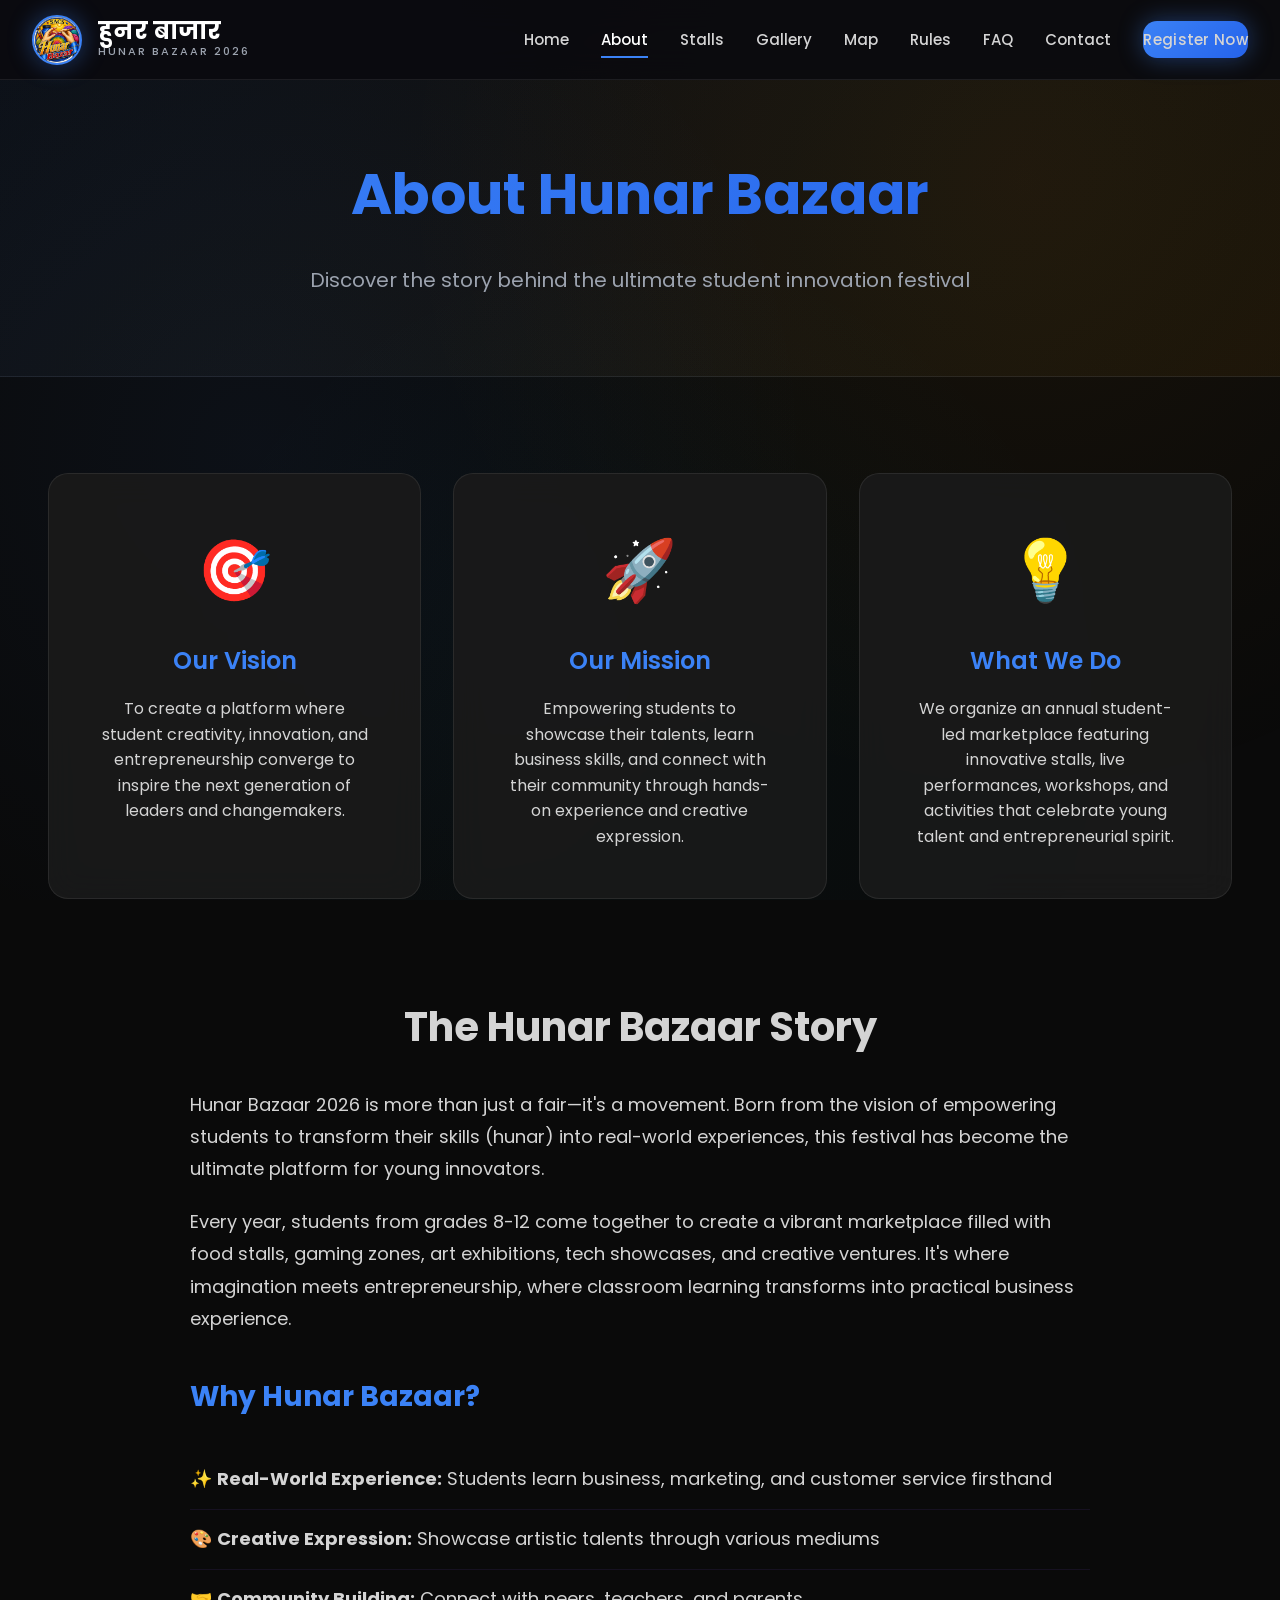
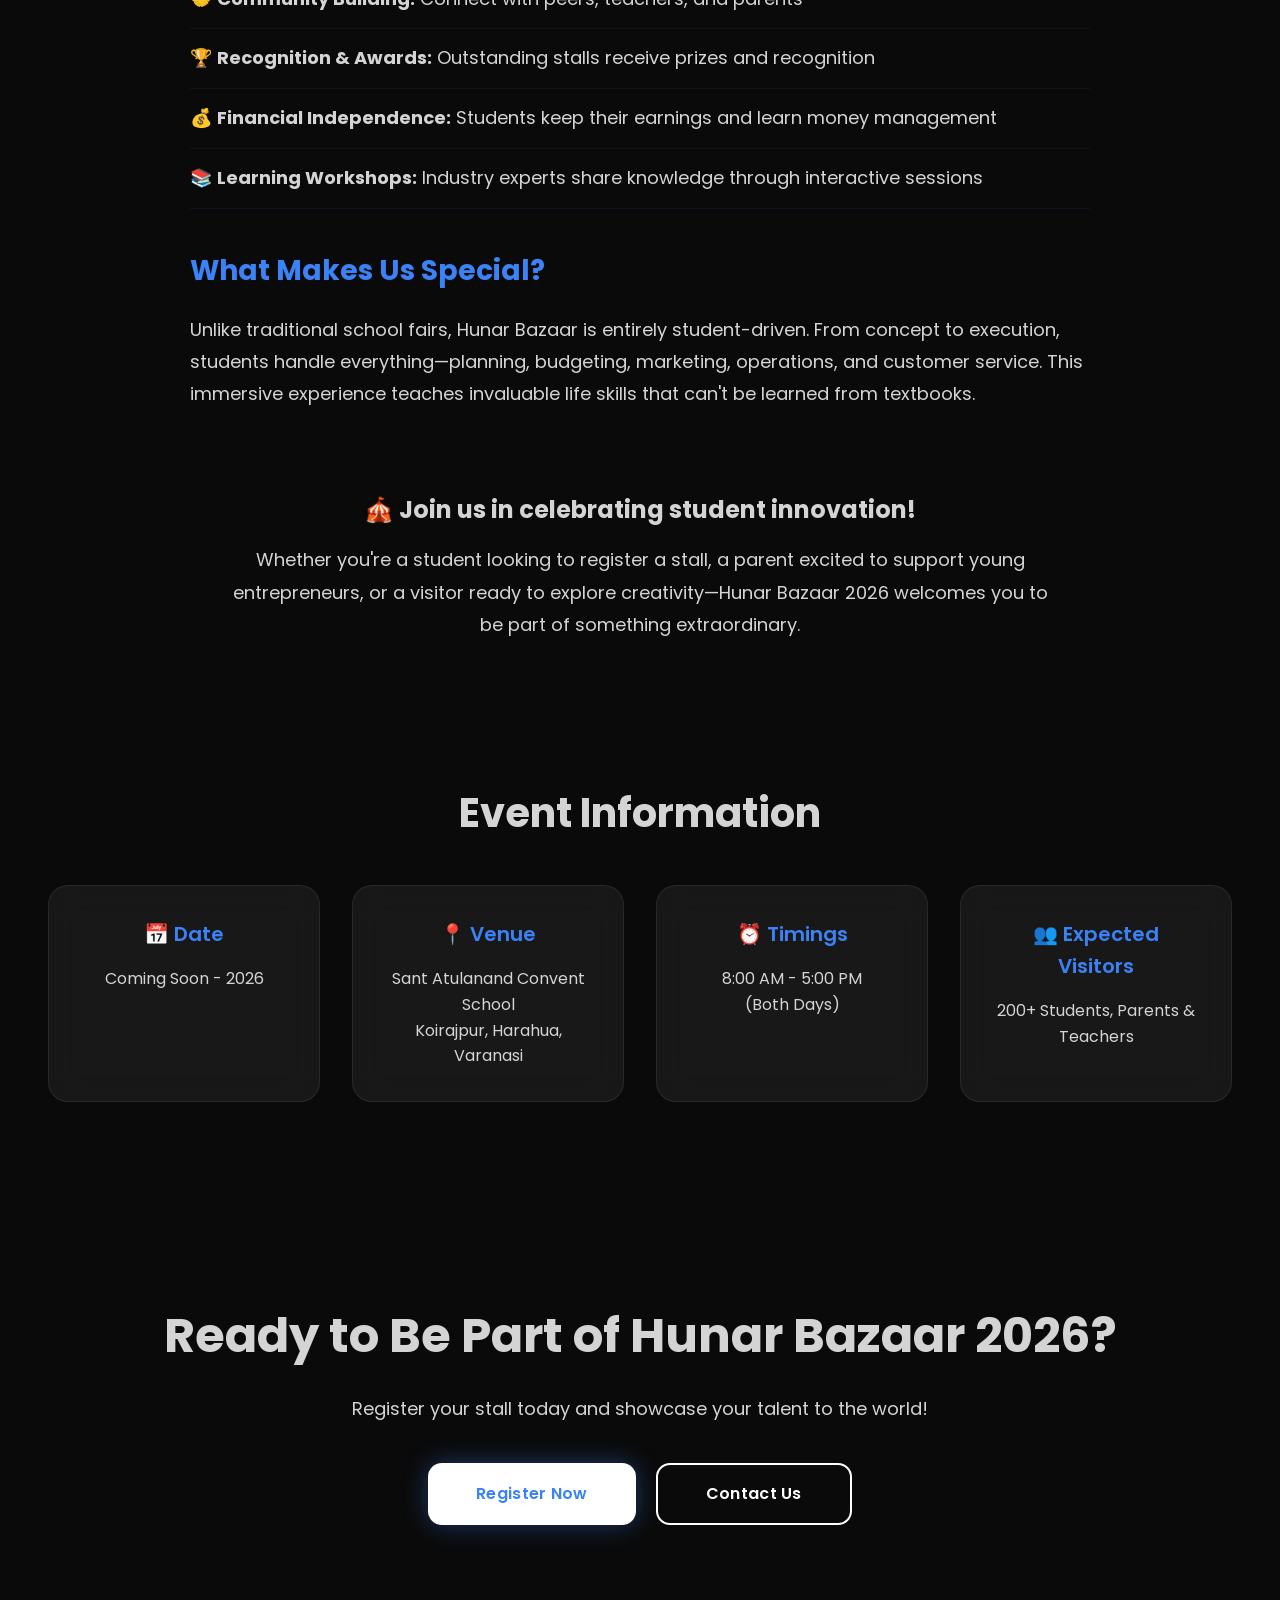
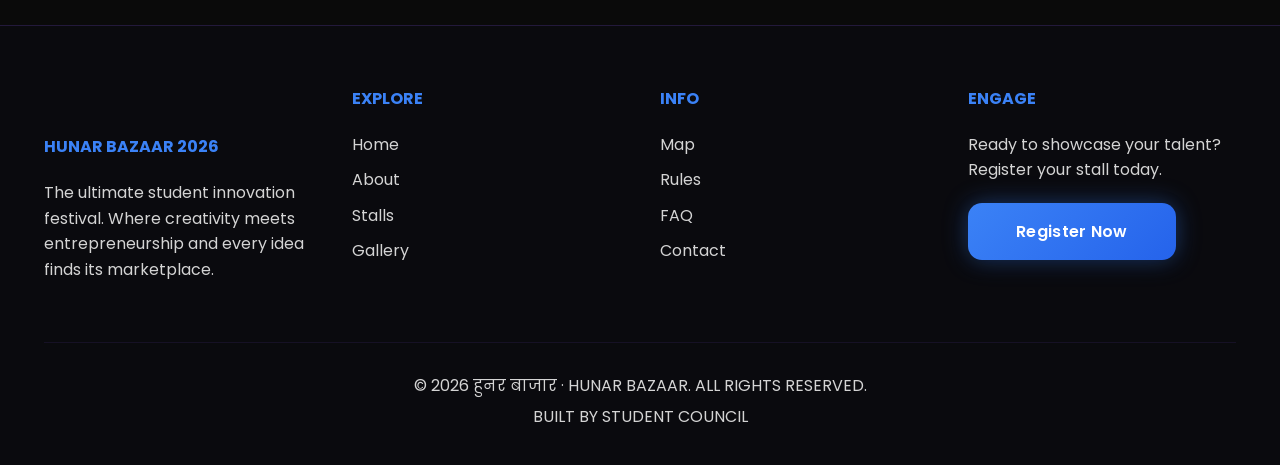
==== about.html @ 3f4365b3 "Add files via upload" ====
<!DOCTYPE html>
<html lang="en">
<head>
    <meta charset="UTF-8">
    <meta name="viewport" content="width=device-width, initial-scale=1.0">
    <title>About | Hunar Bazaar 2026</title>
    <link rel="stylesheet" href="style.css">
    <link rel="stylesheet" href="pages.css">
    <link href="https://fonts.googleapis.com/css2?family=Poppins:wght@300;400;600;700;900&display=swap" rel="stylesheet">
</head>
<body>
    <!-- Navigation -->
    <nav class="navbar">
        <div class="nav-container">
            <div class="logo">
                <img src="logo.png" alt="School Logo" class="school-logo">
                <div class="logo-text">
                    <h1>हुनर बाजार</h1>
                    <span>HUNAR BAZAAR 2026</span>
                </div>
            </div>
            <button class="mobile-menu-toggle" id="mobileMenuBtn" aria-label="Toggle menu">
                <span></span>
                <span></span>
                <span></span>
            </button>
            <ul class="nav-menu" id="navMenu">
                <li><a href="index.html">Home</a></li>
                <li><a href="about.html" class="active">About</a></li>
                <li><a href="stalls.html">Stalls</a></li>
                <li><a href="gallery.html">Gallery</a></li>
                <li><a href="map.html">Map</a></li>
                <li><a href="rules.html">Rules</a></li>
                <li><a href="faq.html">FAQ</a></li>
                <li><a href="contact.html">Contact</a></li>
                <li><a href="register.html" class="btn-register">Register Now</a></li>
            </ul>
        </div>
    </nav>

    <!-- Page Header -->
    <section class="page-header">
        <div class="container">
            <h1>About Hunar Bazaar</h1>
            <p>Discover the story behind the ultimate student innovation festival</p>
        </div>
    </section>

    <!-- About Content -->
    <section class="about-content">
        <div class="container">
            <div class="about-grid">
                <div class="about-card">
                    <div class="about-icon">🎯</div>
                    <h3>Our Vision</h3>
                    <p>To create a platform where student creativity, innovation, and entrepreneurship converge to inspire the next generation of leaders and changemakers.</p>
                </div>
                <div class="about-card">
                    <div class="about-icon">🚀</div>
                    <h3>Our Mission</h3>
                    <p>Empowering students to showcase their talents, learn business skills, and connect with their community through hands-on experience and creative expression.</p>
                </div>
                <div class="about-card">
                    <div class="about-icon">💡</div>
                    <h3>What We Do</h3>
                    <p>We organize an annual student-led marketplace featuring innovative stalls, live performances, workshops, and activities that celebrate young talent and entrepreneurial spirit.</p>
                </div>
            </div>

            <div class="about-story">
                <h2>The Hunar Bazaar Story</h2>
                <p>Hunar Bazaar 2026 is more than just a fair—it's a movement. Born from the vision of empowering students to transform their skills (hunar) into real-world experiences, this festival has become the ultimate platform for young innovators.</p>
                
                <p>Every year, students from grades 8-12 come together to create a vibrant marketplace filled with food stalls, gaming zones, art exhibitions, tech showcases, and creative ventures. It's where imagination meets entrepreneurship, where classroom learning transforms into practical business experience.</p>

                <h3>Why Hunar Bazaar?</h3>
                <ul class="feature-list">
                    <li>✨ <strong>Real-World Experience:</strong> Students learn business, marketing, and customer service firsthand</li>
                    <li>🎨 <strong>Creative Expression:</strong> Showcase artistic talents through various mediums</li>
                    <li>🤝 <strong>Community Building:</strong> Connect with peers, teachers, and parents</li>
                    <li>🏆 <strong>Recognition & Awards:</strong> Outstanding stalls receive prizes and recognition</li>
                    <li>💰 <strong>Financial Independence:</strong> Students keep their earnings and learn money management</li>
                    <li>📚 <strong>Learning Workshops:</strong> Industry experts share knowledge through interactive sessions</li>
                </ul>

                <h3>What Makes Us Special?</h3>
                <p>Unlike traditional school fairs, Hunar Bazaar is entirely student-driven. From concept to execution, students handle everything—planning, budgeting, marketing, operations, and customer service. This immersive experience teaches invaluable life skills that can't be learned from textbooks.</p>

                <div class="highlight-box">
                    <h4>🎪 Join us in celebrating student innovation!</h4>
                    <p>Whether you're a student looking to register a stall, a parent excited to support young entrepreneurs, or a visitor ready to explore creativity—Hunar Bazaar 2026 welcomes you to be part of something extraordinary.</p>
                </div>
            </div>

            <div class="event-info">
                <h2>Event Information</h2>
                <div class="info-grid">
                    <div class="info-card">
                        <h4>📅 Date</h4>
                        <p>Coming Soon - 2026</p>
                    </div>
                    <div class="info-card">
                        <h4>📍 Venue</h4>
                        <p>Sant Atulanand Convent School<br>Koirajpur, Harahua, Varanasi</p>
                    </div>
                    <div class="info-card">
                        <h4>⏰ Timings</h4>
                        <p>8:00 AM - 5:00 PM<br>(Both Days)</p>
                    </div>
                    <div class="info-card">
                        <h4>👥 Expected Visitors</h4>
                        <p>200+ Students, Parents & Teachers</p>
                    </div>
                </div>
            </div>
        </div>
    </section>

    <!-- CTA Section -->
    <section class="cta-section">
        <div class="container">
            <div class="cta-content">
                <h2>Ready to Be Part of Hunar Bazaar 2026?</h2>
                <p>Register your stall today and showcase your talent to the world!</p>
                <div class="cta-buttons">
                    <a href="register.html" class="btn btn-primary">Register Now</a>
                    <a href="contact.html" class="btn btn-secondary">Contact Us</a>
                </div>
            </div>
        </div>
    </section>

    <!-- Footer -->
    <footer class="footer">
        <div class="container">
            <div class="footer-grid">
                <div class="footer-col">
                    <h3>हुनर बाजार</h3>
                    <h4>HUNAR BAZAAR 2026</h4>
                    <p>The ultimate student innovation festival. Where creativity meets entrepreneurship and every idea finds its marketplace.</p>
                </div>
                <div class="footer-col">
                    <h4>EXPLORE</h4>
                    <ul>
                        <li><a href="index.html">Home</a></li>
                        <li><a href="about.html">About</a></li>
                        <li><a href="stalls.html">Stalls</a></li>
                        <li><a href="gallery.html">Gallery</a></li>
                    </ul>
                </div>
                <div class="footer-col">
                    <h4>INFO</h4>
                    <ul>
                        <li><a href="map.html">Map</a></li>
                        <li><a href="rules.html">Rules</a></li>
                        <li><a href="faq.html">FAQ</a></li>
                        <li><a href="contact.html">Contact</a></li>
                    </ul>
                </div>
                <div class="footer-col">
                    <h4>ENGAGE</h4>
                    <p>Ready to showcase your talent? Register your stall today.</p>
                    <a href="register.html" class="btn btn-primary">Register Now</a>
                </div>
            </div>
            <div class="footer-bottom">
                <p>© 2026 हुनर बाजार · HUNAR BAZAAR. ALL RIGHTS RESERVED.</p>
                <p>BUILT BY STUDENT COUNCIL</p>
            </div>
        </div>
    </footer>

    <script src="script.js"></script>
</body>
</html>
---- style.css ----
* {
    margin: 0;
    padding: 0;
    box-sizing: border-box;
}

/* Prevent horizontal overflow globally */
*,
*::before,
*::after {
    box-sizing: border-box;
}

html {
    overflow-x: hidden !important;
    scroll-behavior: smooth;
    width: 100%;
}

body {
    overflow-x: hidden !important;
    width: 100%;
    position: relative;
}

:root {
    /* TOP-LEVEL EVENT WEBSITE COLOR PALETTE */
    
    /* Background (60% - Dark Foundation) */
    --primary-bg: #0A0A0A;
    --secondary-bg: #121212;
    --card-bg: rgba(26, 26, 26, 0.9);
    --card-hover-bg: rgba(30, 30, 30, 0.95);
    
    /* Primary Accent - Royal Blue (CTA & Important) */
    --primary-color: #3B82F6;
    --primary-hover: #2563EB;
    --primary-glow: 0 0 24px rgba(59, 130, 246, 0.4);
    
    /* Secondary Accent - Amber Gold (Awards, Premium) */
    --accent-gold: #F59E0B;
    --accent-gold-hover: #D97706;
    --accent-gold-glow: 0 0 24px rgba(245, 158, 11, 0.4);
    
    /* Tech/AI Accent - Electric Cyan */
    --accent-cyan: #06B6D4;
    --accent-cyan-glow: 0 0 24px rgba(6, 182, 212, 0.4);
    
    /* Food Accent - Warm Orange */
    --accent-orange: #F97316;
    --accent-orange-glow: 0 0 24px rgba(249, 115, 22, 0.4);
    
    /* Status Colors */
    --success: #22C55E;
    --error: #EF4444;
    
    /* Text Colors (30% - Neutral) */
    --text-heading: #FFFFFF;
    --text-paragraph: #D4D4D4;
    --text-muted: #9CA3AF;
    
    /* Glass Effect */
    --glass-blur: blur(16px);
    --glass-opacity: 0.1;
    
    /* Professional Shadows */
    --shadow-sm: 0 4px 16px rgba(0, 0, 0, 0.25);
    --shadow-md: 0 8px 32px rgba(0, 0, 0, 0.30);
    --shadow-lg: 0 10px 40px rgba(0, 0, 0, 0.35);
    --shadow-xl: 0 20px 60px rgba(0, 0, 0, 0.40);
    
    /* Border Radius Standards */
    --radius-card: 20px;
    --radius-button: 14px;
    --radius-input: 12px;
    
    /* Spacing System (8px base) */
    --space-xs: 8px;
    --space-sm: 16px;
    --space-md: 24px;
    --space-lg: 32px;
    --space-xl: 48px;
    --space-2xl: 64px;
    --space-3xl: 96px;
    
    /* Gradients (10% - Accent) */
    --gradient-primary: linear-gradient(135deg, #3B82F6 0%, #2563EB 100%);
    --gradient-gold: linear-gradient(135deg, #F59E0B 0%, #D97706 100%);
    --gradient-cyan: linear-gradient(135deg, #06B6D4 0%, #0891B2 100%);
    --gradient-orange: linear-gradient(135deg, #F97316 0%, #EA580C 100%);
}

body {
    font-family: 'Poppins', sans-serif;
    background-color: var(--primary-bg);
    color: var(--text-paragraph);
    overflow-x: hidden;
    line-height: 1.6;
    margin: 0;
    padding: 0;
}

/* Prevent horizontal scroll globally */
html {
    overflow-x: hidden;
    scroll-behavior: smooth;
}

/* Professional Background Effect */
body::before {
    content: '';
    position: fixed;
    top: 0;
    left: 0;
    width: 100%;
    height: 100%;
    background: 
        radial-gradient(circle at 20% 50%, rgba(59, 130, 246, 0.06) 0%, transparent 50%),
        radial-gradient(circle at 80% 20%, rgba(245, 158, 11, 0.06) 0%, transparent 50%),
        radial-gradient(circle at 50% 80%, rgba(6, 182, 212, 0.04) 0%, transparent 50%);
    z-index: -1;
}

.container {
    max-width: 1400px;
    margin: 0 auto;
    padding: 0 var(--space-md);
    width: 100%;
    box-sizing: border-box;
}

/* ========================================
   NAVIGATION
======================================== */

.navbar {
    position: fixed;
    top: 0;
    width: 100%;
    height: 80px;
    background: var(--card-bg);
    backdrop-filter: var(--glass-blur);
    -webkit-backdrop-filter: var(--glass-blur);
    z-index: 1000;
    border-bottom: 1px solid rgba(255, 255, 255, 0.08);
    transition: background 0.3s ease;
}

.nav-container {
    max-width: 1400px;
    margin: 0 auto;
    padding: 0 var(--space-lg);
    display: flex;
    justify-content: space-between;
    align-items: center;
    height: 80px;
}

/* Logo */
.logo {
    display: flex;
    align-items: center;
    gap: var(--space-sm);
}

.school-logo {
    height: 50px;
    width: 50px;
    border-radius: 50%;
    object-fit: cover;
    border: 2px solid var(--primary-color);
    box-shadow: var(--primary-glow);
}

.logo-text h1 {
    font-size: 24px;
    color: #FFFFFF;
    margin: 0;
    line-height: 1;
    font-weight: 700;
}

.logo-text span {
    font-size: 11px;
    color: var(--text-muted);
    letter-spacing: 2px;
    text-transform: uppercase;
    display: block;
    font-weight: 500;
}

/* Desktop Navigation Menu */
.nav-menu {
    display: flex;
    list-style: none;
    gap: var(--space-lg);
    align-items: center;
    margin: 0;
    padding: 0;
}

.nav-menu a {
    color: var(--text-paragraph);
    text-decoration: none;
    font-weight: 500;
    font-size: 15px;
    transition: color 0.3s ease;
    position: relative;
    padding: var(--space-xs) 0;
}

.nav-menu a::after {
    content: '';
    position: absolute;
    bottom: 0;
    left: 0;
    width: 0;
    height: 2px;
    background: var(--primary-color);
    transition: width 0.3s ease;
}

.nav-menu a:hover::after,
.nav-menu a.active::after {
    width: 100%;
}

.nav-menu a:hover,
.nav-menu a.active {
    color: var(--text-heading);
}

.btn-register {
    background: var(--gradient-primary);
    padding: 12px 32px;
    border-radius: var(--radius-button);
    font-weight: 600;
    font-size: 15px;
    letter-spacing: 0.3px;
    transition: all 0.3s cubic-bezier(0.4, 0, 0.2, 1);
    box-shadow: var(--primary-glow);
    border: none;
}

.btn-register:hover {
    transform: translateY(-2px);
    box-shadow: 0 0 30px rgba(59, 130, 246, 0.6);
}

.btn-register::after {
    display: none;
}

/* Hamburger Menu Button */
.mobile-menu-toggle {
    display: none;
    flex-direction: column;
    gap: 6px;
    background: none;
    border: none;
    cursor: pointer;
    padding: 8px;
    z-index: 10000;
    position: relative;
}

.mobile-menu-toggle span {
    display: block;
    width: 28px;
    height: 3px;
    background: var(--text-heading);
    border-radius: 3px;
    transition: all 0.3s ease;
}

.mobile-menu-toggle.active span:nth-child(1) {
    transform: rotate(45deg) translate(8px, 8px);
}

.mobile-menu-toggle.active span:nth-child(2) {
    opacity: 0;
}

.mobile-menu-toggle.active span:nth-child(3) {
    transform: rotate(-45deg) translate(7px, -7px);
}

/* Hero Section - Professional */
.hero {
    position: relative;
    min-height: 100vh;
    display: flex;
    align-items: center;
    justify-content: center;
    text-align: center;
    padding: 100px var(--space-md) var(--space-xl);
    overflow: hidden;
    background: var(--primary-bg);
}

/* Hero Video Background */
.hero-video-container {
    position: absolute;
    top: 0;
    left: 0;
    width: 100%;
    height: 100%;
    overflow: hidden;
    z-index: 0;
}

.hero-video-container video {
    position: absolute;
    top: 50%;
    left: 50%;
    transform: translate(-50%, -50%);
    /* Cover entire hero section maintaining aspect ratio */
    min-width: 100%;
    min-height: 100%;
    width: auto;
    height: auto;
    /* Ensure video covers on both orientations */
    object-fit: cover;
    z-index: 0;
}

#ytplayer {
    position: absolute;
    top: 50%;
    left: 50%;
    width: 100vw;
    height: 56.25vw;
    min-height: 100vh;
    min-width: 177.77vh;
    transform: translate(-50%, -50%);
    pointer-events: none;
}

.hero-video-overlay {
    position: absolute;
    top: 0;
    left: 0;
    width: 100%;
    height: 100%;
    background: 
        linear-gradient(135deg, rgba(10, 10, 21, 0.75) 0%, rgba(15, 15, 35, 0.8) 100%),
        radial-gradient(circle at 30% 40%, rgba(124, 58, 237, 0.2) 0%, transparent 60%),
        radial-gradient(circle at 70% 60%, rgba(236, 72, 153, 0.2) 0%, transparent 60%);
    z-index: 1;
}

/* Fallback animated background if video doesn't load */
.hero::after {
    content: '';
    position: absolute;
    top: 0;
    left: 0;
    width: 100%;
    height: 100%;
    background: 
        radial-gradient(circle at 20% 50%, rgba(124, 58, 237, 0.1) 0%, transparent 50%),
        radial-gradient(circle at 80% 80%, rgba(236, 72, 153, 0.1) 0%, transparent 50%);
    z-index: 0;
    animation: bgPulse 10s ease-in-out infinite;
}

@keyframes bgPulse {
    0%, 100% { opacity: 0.5; }
    50% { opacity: 1; }
}

/* Countdown Timer - Fixed Colors */
.countdown-timer {
    margin: var(--space-md) auto var(--space-xl);
    max-width: 700px;
}

.countdown-timer h4 {
    font-size: 18px;
    color: var(--text-paragraph);
    margin-bottom: var(--space-md);
    text-transform: uppercase;
    letter-spacing: 2px;
    font-weight: 600;
}

.countdown-grid {
    display: flex;
    justify-content: center;
    align-items: center;
    gap: var(--space-sm);
    flex-wrap: wrap;
}

.countdown-item {
    background: var(--card-bg);
    backdrop-filter: var(--glass-blur);
    -webkit-backdrop-filter: var(--glass-blur);
    padding: var(--space-md) var(--space-md);
    border-radius: var(--radius-card);
    border: 1px solid rgba(59, 130, 246, 0.3);
    min-width: 100px;
    display: flex;
    flex-direction: column;
    align-items: center;
    transition: all 0.3s cubic-bezier(0.4, 0, 0.2, 1);
}

.countdown-item:hover {
    border-color: var(--primary-color);
    transform: translateY(-4px);
    box-shadow: var(--primary-glow), var(--shadow-md);
}

.countdown-value {
    font-size: 42px;
    font-weight: 700;
    color: var(--primary-color);
    line-height: 1;
    margin-bottom: var(--space-xs);
}

.countdown-label {
    font-size: 14px;
    color: var(--text-muted);
    text-transform: uppercase;
    letter-spacing: 1px;
    font-weight: 500;
}

.countdown-separator {
    font-size: 36px;
    color: var(--primary-color);
    font-weight: 700;
}

@media (max-width: 768px) {
    .countdown-separator {
        display: none;
    }
    
    .countdown-item {
        min-width: 80px;
        padding: var(--space-sm) var(--space-md);
    }
    
    .countdown-value {
        font-size: 32px;
    }
}

.hero-content {
    position: relative;
    z-index: 2;
    animation: fadeInUp 1s ease-out;
}

@keyframes fadeInUp {
    from {
        opacity: 0;
        transform: translateY(40px);
    }
    to {
        opacity: 1;
        transform: translateY(0);
    }
}

.hero-badge {
    display: inline-block;
    padding: 10px 25px;
    background: rgba(139, 92, 246, 0.2);
    border: 2px solid var(--primary-color);
    border-radius: 30px;
    font-size: 14px;
    font-weight: 600;
    letter-spacing: 1px;
    margin-bottom: 30px;
    animation: pulse 2s ease-in-out infinite;
}

@keyframes pulse {
    0%, 100% { transform: scale(1); }
    50% { transform: scale(1.05); }
}

.hero-title {
    font-size: 80px;
    font-weight: 900;
    color: #FFFFFF;
    margin-bottom: 10px;
    letter-spacing: 2px;
}

.hero-subtitle {
    font-size: 48px;
    font-weight: 700;
    margin-bottom: 20px;
    letter-spacing: 3px;
}

.hero-tagline {
    font-size: 20px;
    color: var(--text-gray);
    margin-bottom: 40px;
    letter-spacing: 2px;
}

.hero-description h3 {
    font-size: 32px;
    margin-bottom: 15px;
}

.hero-description p {
    font-size: 18px;
    color: var(--text-gray);
    max-width: 800px;
    margin: 0 auto 40px;
}

.hero-buttons {
    display: flex;
    gap: 20px;
    justify-content: center;
    flex-wrap: wrap;
}

/* Professional Buttons - Top Level Standards */
.btn {
    padding: 16px 48px;
    border-radius: var(--radius-button);
    text-decoration: none;
    font-weight: 600;
    font-size: 16px;
    letter-spacing: 0.3px;
    transition: all 0.3s cubic-bezier(0.4, 0, 0.2, 1);
    display: inline-flex;
    align-items: center;
    gap: var(--space-xs);
    position: relative;
    overflow: hidden;
    border: none;
    cursor: pointer;
}

.btn::before {
    content: '';
    position: absolute;
    top: 0;
    left: -100%;
    width: 100%;
    height: 100%;
    background: linear-gradient(90deg, transparent, rgba(255, 255, 255, 0.15), transparent);
    transition: left 0.6s ease;
}

.btn:hover::before {
    left: 100%;
}

.btn span {
    position: relative;
    z-index: 1;
}

.btn i {
    position: relative;
    z-index: 1;
    font-style: normal;
    transition: transform 0.3s ease;
}

.btn:hover i {
    transform: translateX(4px);
}

/* Primary Button - Royal Blue */
.btn-primary {
    background: var(--gradient-primary);
    color: var(--text-heading);
    box-shadow: var(--primary-glow), var(--shadow-sm);
}

.btn-primary:hover {
    transform: translateY(-2px) scale(1.02);
    box-shadow: var(--primary-glow), var(--shadow-md);
}

/* Secondary Button - Transparent with Border */
.btn-secondary {
    background: transparent;
    color: var(--text-heading);
    border: 2px solid rgba(255, 255, 255, 0.2);
}

.btn-secondary:hover {
    background: rgba(255, 255, 255, 0.05);
    border-color: var(--primary-color);
    transform: translateY(-2px);
}

.scroll-indicator {
    margin-top: 60px;
    animation: bounce 2s ease-in-out infinite;
}

@keyframes bounce {
    0%, 100% { transform: translateY(0); }
    50% { transform: translateY(-10px); }
}

.scroll-arrow {
    font-size: 24px;
    color: var(--primary-color);
}

/* Stats Section */
.stats-section {
    padding: 100px 20px;
}

.section-header {
    text-align: center;
    margin-bottom: 60px;
}

.section-label {
    display: inline-block;
    padding: 8px 20px;
    background: rgba(139, 92, 246, 0.1);
    border: 1px solid var(--primary-color);
    border-radius: 20px;
    font-size: 12px;
    font-weight: 600;
    letter-spacing: 2px;
    margin-bottom: 20px;
}

.section-header h2 {
    font-size: 48px;
    margin-bottom: 15px;
}

.section-header p {
    color: var(--text-gray);
    font-size: 18px;
}

.stats-grid {
    display: grid;
    grid-template-columns: repeat(auto-fit, minmax(250px, 1fr));
    gap: 30px;
}

/* Professional Stat Cards - Top Level */
.stat-card {
    background: var(--card-bg);
    backdrop-filter: var(--glass-blur);
    -webkit-backdrop-filter: var(--glass-blur);
    padding: var(--space-xl) var(--space-lg);
    border-radius: var(--radius-card);
    border: 1px solid rgba(255, 255, 255, 0.08);
    text-align: center;
    transition: all 0.4s cubic-bezier(0.4, 0, 0.2, 1);
    position: relative;
    overflow: hidden;
}

.stat-card::before {
    content: '';
    position: absolute;
    top: 0;
    left: -100%;
    width: 100%;
    height: 100%;
    background: linear-gradient(90deg, transparent, rgba(59, 130, 246, 0.1), transparent);
    transition: left 0.6s ease;
}

.stat-card:hover::before {
    left: 100%;
}

.stat-card:hover {
    transform: translateY(-8px) scale(1.02);
    border-color: rgba(59, 130, 246, 0.3);
    box-shadow: var(--shadow-lg);
    background: var(--card-hover-bg);
}

.stat-icon {
    font-size: 48px;
    margin-bottom: var(--space-md);
}

.stat-card h3 {
    font-size: 48px;
    background: var(--gradient-primary);
    -webkit-background-clip: text;
    -webkit-text-fill-color: transparent;
    background-clip: text;
    margin-bottom: var(--space-xs);
    display: inline-block;
}

.stat-number {
    font-size: 48px;
    background: var(--gradient-primary);
    -webkit-background-clip: text;
    -webkit-text-fill-color: transparent;
    background-clip: text;
    font-weight: 700;
    display: inline-block;
    min-width: 80px;
}

.stat-plus {
    font-size: 36px;
    background: var(--gradient-primary);
    -webkit-background-clip: text;
    -webkit-text-fill-color: transparent;
    background-clip: text;
    font-weight: 700;
    margin-left: 5px;
}

.stat-card h4 {
    font-size: 20px;
    margin-bottom: var(--space-xs);
    color: var(--text-heading);
    font-weight: 600;
}

.stat-card p {
    color: var(--text-muted);
    font-size: 14px;
}

/* Categories Section */
.categories-section {
    padding: 100px 20px;
    background: rgba(139, 92, 246, 0.03);
}

.categories-grid {
    display: grid;
    grid-template-columns: repeat(auto-fit, minmax(200px, 1fr));
    gap: 25px;
}

/* Professional Category Cards - Top Level */
.category-card {
    background: var(--card-bg);
    backdrop-filter: var(--glass-blur);
    -webkit-backdrop-filter: var(--glass-blur);
    padding: var(--space-xl) var(--space-md);
    border-radius: var(--radius-card);
    border: 1px solid rgba(255, 255, 255, 0.08);
    text-align: center;
    cursor: pointer;
    transition: all 0.4s cubic-bezier(0.4, 0, 0.2, 1);
    text-decoration: none;
    color: var(--text-heading);
    display: block;
    position: relative;
    overflow: hidden;
}

.category-card::before {
    content: '';
    position: absolute;
    top: 0;
    left: 0;
    width: 100%;
    height: 100%;
    background: var(--gradient-primary);
    opacity: 0;
    transition: opacity 0.4s ease;
    z-index: 0;
}

.category-card:hover::before {
    opacity: 0.1;
}

.category-card:hover {
    transform: translateY(-8px) scale(1.02);
    border-color: rgba(59, 130, 246, 0.3);
    box-shadow: var(--shadow-lg);
}

.category-icon {
    font-size: 64px;
    margin-bottom: var(--space-md);
    position: relative;
    z-index: 1;
    transition: all 0.4s ease;
    filter: drop-shadow(0 4px 16px rgba(59, 130, 246, 0.4));
}

.category-card:hover .category-icon {
    transform: scale(1.15) translateY(-4px);
    filter: drop-shadow(0 8px 24px rgba(59, 130, 246, 0.6));
}

.category-card h3 {
    font-size: 18px;
    font-weight: 600;
    position: relative;
    z-index: 1;
    color: var(--text-heading);
    margin-bottom: var(--space-xs);
}

.category-count {
    font-size: 14px;
    color: var(--text-muted);
    margin-top: var(--space-xs);
    position: relative;
    z-index: 1;
}

.category-card:hover .category-count {
    color: var(--text-paragraph);
}

/* CTA Section */
.cta-section {
    padding: 100px 20px;
    background: var(--gradient-1);
    text-align: center;
}

.cta-content h2 {
    font-size: 48px;
    margin-bottom: 20px;
}

.cta-content p {
    font-size: 18px;
    margin-bottom: 40px;
    max-width: 800px;
    margin-left: auto;
    margin-right: auto;
}

.cta-buttons {
    display: flex;
    gap: 20px;
    justify-content: center;
    flex-wrap: wrap;
}

.cta-section .btn-primary {
    background: white;
    color: var(--primary-color);
}

.cta-section .btn-secondary {
    border-color: white;
    color: white;
}

.cta-section .btn-secondary:hover {
    background: rgba(255, 255, 255, 0.1);
}

/* Footer */
.footer {
    background: rgba(10, 10, 15, 0.9);
    padding: 60px 20px 30px;
    border-top: 1px solid rgba(139, 92, 246, 0.2);
}

.footer-grid {
    display: grid;
    grid-template-columns: repeat(auto-fit, minmax(250px, 1fr));
    gap: 40px;
    margin-bottom: 40px;
}

.footer-col h3 {
    font-size: 24px;
    background: var(--gradient-1);
    -webkit-background-clip: text;
    -webkit-text-fill-color: transparent;
    background-clip: text;
    margin-bottom: 10px;
}

.footer-col h4 {
    font-size: 16px;
    margin-bottom: 20px;
    color: var(--primary-color);
}

.footer-col p {
    color: var(--text-gray);
    margin-bottom: 20px;
}

.footer-col ul {
    list-style: none;
}

.footer-col ul li {
    margin-bottom: 10px;
}

.footer-col ul li a {
    color: var(--text-gray);
    text-decoration: none;
    transition: all 0.3s ease;
}

.footer-col ul li a:hover {
    color: var(--primary-color);
    padding-left: 5px;
}

.footer-bottom {
    text-align: center;
    padding-top: 30px;
    border-top: 1px solid rgba(139, 92, 246, 0.1);
    color: var(--text-gray);
}

.footer-bottom p {
    margin-bottom: 5px;
}

/* Responsive Design */
@media (max-width: 768px) {
    .mobile-menu-toggle {
        display: block;
    }

/* ========================================
   MOBILE RESPONSIVE
======================================== */

@media (max-width: 768px) {
    /* Show hamburger button */
    .mobile-menu-toggle {
        display: flex;
    }

    /* Mobile menu - FULL SCREEN OVERLAY */
    .nav-menu {
        position: fixed;
        top: 0;
        left: 0;
        width: 100vw;
        height: 100vh;
        background: rgba(10, 10, 26, 0.98);
        backdrop-filter: blur(20px);
        -webkit-backdrop-filter: blur(20px);
        flex-direction: column;
        justify-content: center;
        align-items: center;
        padding: var(--space-3xl) var(--space-lg);
        gap: 0;
        transform: translateX(-100%);
        transition: transform 0.4s cubic-bezier(0.4, 0, 0.2, 1);
        z-index: 9999;
        overflow-y: auto;
    }

    /* Show mobile menu when active */
    .nav-menu.active {
        transform: translateX(0);
    }

    /* Mobile menu items */
    .nav-menu li {
        width: 100%;
        max-width: 400px;
        margin: 0;
        padding: 0;
    }

    .nav-menu a {
        display: block;
        width: 100%;
        padding: var(--space-md) var(--space-lg);
        font-size: 20px;
        text-align: center;
        border-radius: var(--radius-button);
        transition: all 0.3s ease;
    }

    .nav-menu a::after {
        display: none;
    }

    .nav-menu a:hover {
        background: rgba(59, 130, 246, 0.2);
    }

    .nav-menu a.active {
        background: var(--gradient-primary);
        color: white;
    }

    .btn-register {
        width: 100%;
        text-align: center;
        margin-top: var(--space-lg);
    }

    /* Lock body scroll when menu open */
    body.menu-open {
        overflow: hidden;
    }

    /* Mobile video */
    .hero-video-container video {
        width: 100%;
        height: 100%;
        object-fit: cover;
    }

    /* Typography adjustments */
    .hero-title {
        font-size: 48px;
    }

    .hero-subtitle {
        font-size: 28px;
    }

    .hero-tagline {
        font-size: 16px;
    }

    .hero-description h3 {
        font-size: 24px;
    }

    .hero-description p {
        font-size: 16px;
    }

    .section-header h2 {
        font-size: 32px;
    }

    .cta-content h2 {
        font-size: 32px;
    }

    .stats-grid,
    .categories-grid {
        grid-template-columns: 1fr;
    }
}

@media (max-width: 480px) {
    /* Extra small mobile - video coverage */
    .hero-video-container video {
        width: 100vw;
        height: 100vh;
        min-width: 100vw;
        min-height: 100vh;
        object-fit: cover;
    }
    
    .hero-title {
        font-size: 36px;
    }

    .hero-subtitle {
        font-size: 20px;
    }

    .btn {
        padding: 12px 30px;
        font-size: 14px;
    }
}

/* Enhanced Gallery Hover Effect */
.gallery-item {
    overflow: hidden;
    position: relative;
}

.gallery-item::before {
    content: '';
    position: absolute;
    top: 0;
    left: 0;
    width: 100%;
    height: 100%;
    background: linear-gradient(135deg, rgba(124, 58, 237, 0.3) 0%, rgba(236, 72, 153, 0.3) 100%);
    opacity: 0;
    transition: opacity 0.3s ease;
    z-index: 1;
}

.gallery-item:hover::before {
    opacity: 1;
}

.gallery-item img {
    transition: transform 0.5s cubic-bezier(0.4, 0, 0.2, 1);
}

.gallery-item:hover img {
    transform: scale(1.1);
}

/* Stall Card Enhanced Animations */
.stall-card {
    position: relative;
    overflow: hidden;
}

.stall-card::before {
    content: '';
    position: absolute;
    top: -50%;
    left: -50%;
    width: 200%;
    height: 200%;
    background: linear-gradient(45deg, transparent, rgba(255, 255, 255, 0.1), transparent);
    transform: rotate(45deg);
    transition: all 0.5s ease;
    z-index: 1;
}

.stall-card:hover::before {
    left: 100%;
}

/* Smooth Transitions */
* {
    -webkit-tap-highlight-color: transparent;
}

a, button {
    -webkit-touch-callout: none;
    user-select: none;
}

/* Loading State */
.loading {
    opacity: 0.5;
    pointer-events: none;
}

/* Success State */
.success {
    animation: successPulse 0.5s ease-out;
}

@keyframes successPulse {
    0%, 100% {
        transform: scale(1);
    }
    50% {
        transform: scale(1.05);
    }
}

/* Category Card Enhanced */
.category-card {
    transform-style: preserve-3d;
    perspective: 1000px;
}

.category-card:hover {
    animation: cardFloat 0.6s ease-in-out;
}

@keyframes cardFloat {
    0%, 100% {
        transform: translateY(0) scale(1.03);
    }
    50% {
        transform: translateY(-15px) scale(1.03);
    }
}

/* Scroll Indicator Enhanced */
.scroll-indicator {
    animation: bounce 2s ease-in-out infinite, fadeInOut 3s ease-in-out infinite;
}

@keyframes fadeInOut {
    0%, 100% {
        opacity: 0.5;
    }
    50% {
        opacity: 1;
    }
}

/* Hero Content Enhanced */
.hero-content {
    will-change: transform, opacity;
}

/* Countdown Enhanced */
.countdown-item {
    animation: countdownPulse 2s ease-in-out infinite;
}

.countdown-item:nth-child(1) { animation-delay: 0s; }
.countdown-item:nth-child(3) { animation-delay: 0.2s; }
.countdown-item:nth-child(5) { animation-delay: 0.4s; }
.countdown-item:nth-child(7) { animation-delay: 0.6s; }

@keyframes countdownPulse {
    0%, 100% {
        box-shadow: 0 0 0 rgba(124, 58, 237, 0);
    }
    50% {
        box-shadow: 0 0 20px rgba(124, 58, 237, 0.5);
    }
}

/* Print Styles */
@media print {
    .navbar,
    .footer,
    .scroll-to-top,
    .print-btn,
    .hero-video-container,
    .mobile-menu-toggle {
        display: none !important;
    }
    
    body {
        background: white;
        color: black;
    }
    
    .stall-card,
    .rule-card,
    .info-card {
        page-break-inside: avoid;
        border: 1px solid #ddd;
        margin-bottom: 20px;
    }
}

/* Accessibility Improvements */
:focus-visible {
    outline: 3px solid #7c3aed;
    outline-offset: 3px;
}

button:focus-visible,
a:focus-visible {
    outline: 3px solid #7c3aed;
    outline-offset: 3px;
}

/* High Contrast Mode Support */
@media (prefers-contrast: high) {
    .btn,
    .category-card,
    .stall-card {
        border: 2px solid currentColor;
    }
}

/* Reduced Motion Support */
@media (prefers-reduced-motion: reduce) {
    *,
    *::before,
    *::after {
        animation-duration: 0.01ms !important;
        animation-iteration-count: 1 !important;
        transition-duration: 0.01ms !important;
    }
}

/* FIX: Remove Horizontal Scrollbar */
/* Prevent any element from causing overflow */
section,
div,
nav,
header,
footer,
main,
article,
aside {
    max-width: 100%;
    overflow-x: hidden;
}

/* Ensure all rows and grids don't overflow */
.stats-grid,
.categories-grid,
.stalls-grid,
.gallery-grid,
.nav-menu,
.footer-grid,
.steps-grid,
.info-grid {
    max-width: 100%;
    box-sizing: border-box;
}

/* Fix for iframe containers (but not hero video) */
iframe {
    max-width: 100%;
}

/* Hero video should cover full area */
.hero-video-container video {
    max-width: none !important;
}

/* Ensure sections don't cause horizontal scroll */
.hero,
.stats-section,
.categories-section,
.cta-section,
.footer {
    width: 100%;
    overflow-x: hidden;
}


/* CUSTOM DARK SCROLLBAR - Remove White Scrollbar */
/* For Webkit browsers (Chrome, Edge, Safari) */
::-webkit-scrollbar {
    width: 12px;
    height: 12px;
}

::-webkit-scrollbar-track {
    background: var(--primary-bg);
    border-radius: 10px;
}

::-webkit-scrollbar-thumb {
    background: linear-gradient(180deg, var(--primary-color), rgba(59, 130, 246, 0.5));
    border-radius: 10px;
    border: 2px solid var(--primary-bg);
}

::-webkit-scrollbar-thumb:hover {
    background: linear-gradient(180deg, var(--primary-hover), var(--primary-color));
    box-shadow: 0 0 10px rgba(59, 130, 246, 0.5);
}

/* For Firefox */
* {
    scrollbar-width: thin;
    scrollbar-color: var(--primary-color) var(--primary-bg);
}

html {
    scrollbar-width: thin;
    scrollbar-color: #3B82F6 #0A0A0A;
}
---- pages.css ----
/* Pages Common Styles - TOP LEVEL PROFESSIONAL */

.page-header {
    padding: 150px var(--space-md) 80px;
    text-align: center;
    background: linear-gradient(135deg, rgba(59, 130, 246, 0.06) 0%, rgba(245, 158, 11, 0.06) 100%);
    border-bottom: 1px solid rgba(255, 255, 255, 0.08);
}

.page-header h1 {
    font-size: 56px;
    margin-bottom: var(--space-md);
    background: var(--gradient-primary);
    -webkit-background-clip: text;
    -webkit-text-fill-color: transparent;
    background-clip: text;
    font-weight: 700;
}

.page-header p {
    font-size: 20px;
    color: var(--text-muted);
}

/* About Page - Professional */
.about-content {
    padding: var(--space-3xl) var(--space-md);
}

.about-grid {
    display: grid;
    grid-template-columns: repeat(auto-fit, minmax(300px, 1fr));
    gap: var(--space-lg);
    margin-bottom: var(--space-3xl);
}

.about-card {
    background: var(--card-bg);
    backdrop-filter: var(--glass-blur);
    -webkit-backdrop-filter: var(--glass-blur);
    padding: var(--space-xl);
    border-radius: var(--radius-card);
    border: 1px solid rgba(255, 255, 255, 0.08);
    text-align: center;
    transition: all 0.3s cubic-bezier(0.4, 0, 0.2, 1);
}

.about-card:hover {
    transform: translateY(-8px);
    border-color: rgba(59, 130, 246, 0.3);
    box-shadow: var(--shadow-lg);
}

.about-icon {
    font-size: 60px;
    margin-bottom: var(--space-md);
}

.about-card h3 {
    font-size: 24px;
    margin-bottom: var(--space-sm);
    color: var(--primary-color);
    font-weight: 600;
}

.about-story {
    max-width: 900px;
    margin: 0 auto;
}

.about-story h2 {
    font-size: 40px;
    margin-bottom: 30px;
    text-align: center;
}

.about-story h3 {
    font-size: 28px;
    margin: 40px 0 20px;
    color: var(--primary-color);
}

.about-story p {
    font-size: 18px;
    line-height: 1.8;
    color: var(--text-gray);
    margin-bottom: 20px;
}

.feature-list {
    list-style: none;
    margin: 30px 0;
}

.feature-list li {
    font-size: 18px;
    padding: 15px 0;
    border-bottom: 1px solid rgba(139, 92, 246, 0.1);
    color: var(--text-gray);
}

.highlight-box {
    background: var(--gradient-1);
    padding: 40px;
    border-radius: 20px;
    margin: 40px 0;
    text-align: center;
}

.highlight-box h4 {
    font-size: 24px;
    margin-bottom: 15px;
}

.event-info {
    margin-top: 80px;
}

.event-info h2 {
    font-size: 40px;
    text-align: center;
    margin-bottom: 40px;
}

/* Professional Info Cards */
.info-grid {
    display: grid;
    grid-template-columns: repeat(auto-fit, minmax(250px, 1fr));
    gap: var(--space-lg);
}

.info-card {
    background: var(--card-bg);
    backdrop-filter: var(--glass-blur);
    -webkit-backdrop-filter: var(--glass-blur);
    padding: var(--space-lg);
    border-radius: var(--radius-card);
    border: 1px solid rgba(255, 255, 255, 0.08);
    text-align: center;
    transition: all 0.3s cubic-bezier(0.4, 0, 0.2, 1);
}

.info-card:hover {
    transform: translateY(-8px);
    border-color: rgba(59, 130, 246, 0.3);
    box-shadow: var(--shadow-lg);
}

.info-card h4 {
    font-size: 20px;
    color: var(--primary-color);
    margin-bottom: var(--space-sm);
    font-weight: 600;
}

/* Contact Page */
.contact-section {
    padding: 80px 20px;
}

.contact-intro {
    text-align: center;
    margin-bottom: 60px;
}

.contact-intro p {
    font-size: 18px;
    color: var(--text-gray);
    margin-bottom: 30px;
    max-width: 800px;
    margin-left: auto;
    margin-right: auto;
}

.contact-types {
    display: flex;
    flex-direction: column;
    gap: 10px;
    font-size: 16px;
    color: var(--text-gray);
}

.contacts-grid {
    display: grid;
    grid-template-columns: repeat(auto-fit, minmax(280px, 1fr));
    gap: 30px;
    margin-bottom: 80px;
}

.contact-card {
    background: var(--card-bg);
    backdrop-filter: blur(10px);
    padding: 40px;
    border-radius: 20px;
    border: 1px solid rgba(139, 92, 246, 0.2);
    text-align: center;
    transition: all 0.3s ease;
}

.contact-card:hover {
    transform: translateY(-10px);
    border-color: var(--primary-color);
    box-shadow: 0 20px 40px rgba(139, 92, 246, 0.3);
}

.contact-icon {
    font-size: 60px;
    margin-bottom: 20px;
}

.contact-card h3 {
    font-size: 20px;
    color: var(--primary-color);
    margin-bottom: 10px;
}

.contact-card h4 {
    font-size: 22px;
    margin-bottom: 10px;
}

.contact-role {
    color: var(--text-gray);
    font-size: 16px;
    margin-bottom: 20px;
}

.contact-address {
    color: var(--text-gray);
    font-size: 16px;
    margin-bottom: 20px;
    line-height: 1.6;
}

.contact-btn {
    display: inline-block;
    padding: 12px 30px;
    background: var(--gradient-1);
    color: white;
    text-decoration: none;
    border-radius: 30px;
    font-weight: 600;
    transition: all 0.3s ease;
}

.contact-btn:hover {
    transform: translateY(-3px);
    box-shadow: 0 10px 30px rgba(139, 92, 246, 0.4);
}

.contact-btn span {
    margin-right: 8px;
}

/* Contact Form */
.contact-form-section {
    max-width: 800px;
    margin: 0 auto 80px;
    background: var(--card-bg);
    padding: 50px;
    border-radius: 20px;
    border: 1px solid rgba(139, 92, 246, 0.2);
}

.contact-form-section h2 {
    font-size: 32px;
    margin-bottom: 15px;
    text-align: center;
}

.contact-form-section p {
    text-align: center;
    color: var(--text-gray);
    margin-bottom: 40px;
}

.form-row {
    display: grid;
    grid-template-columns: 1fr 1fr;
    gap: 20px;
}

.form-group {
    margin-bottom: 25px;
}

.form-group label {
    display: block;
    margin-bottom: 10px;
    font-weight: 600;
    color: var(--primary-color);
}

.form-group input,
.form-group textarea {
    width: 100%;
    padding: 15px;
    background: rgba(139, 92, 246, 0.05);
    border: 1px solid rgba(139, 92, 246, 0.3);
    border-radius: 10px;
    color: var(--text-light);
    font-family: 'Poppins', sans-serif;
    font-size: 16px;
    transition: all 0.3s ease;
}

.form-group input:focus,
.form-group textarea:focus {
    outline: none;
    border-color: var(--primary-color);
    background: rgba(139, 92, 246, 0.1);
}

.form-group input::placeholder,
.form-group textarea::placeholder {
    color: var(--text-gray);
}

.contact-form button {
    width: 100%;
    padding: 15px;
    font-size: 18px;
}

.map-section {
    margin-top: 80px;
    text-align: center;
}

.map-section h2 {
    font-size: 36px;
    margin-bottom: 15px;
}

.map-section p {
    color: var(--text-gray);
    margin-bottom: 30px;
}

.map-container {
    border-radius: 20px;
    overflow: hidden;
    border: 2px solid rgba(139, 92, 246, 0.2);
}

/* Register Page - Professional with Progress Bar */
.register-section {
    padding: var(--space-3xl) var(--space-md);
}

.register-steps {
    margin-bottom: var(--space-2xl);
    position: relative;
}

.register-steps h2 {
    font-size: 40px;
    text-align: center;
    margin-bottom: var(--space-xl);
    color: var(--text-heading);
    font-weight: 700;
}

/* Beautiful Animated Progress Line */
.steps-grid {
    display: grid;
    grid-template-columns: repeat(auto-fit, minmax(250px, 1fr));
    gap: var(--space-lg);
    margin-bottom: var(--space-xl);
    position: relative;
}

/* Connecting Line Animation */
.steps-grid::before {
    content: '';
    position: absolute;
    top: 30px;
    left: 12.5%;
    right: 12.5%;
    height: 4px;
    background: linear-gradient(90deg, 
        var(--primary-color) 0%, 
        var(--primary-color) 25%,
        rgba(59, 130, 246, 0.3) 25%,
        rgba(59, 130, 246, 0.3) 50%,
        rgba(59, 130, 246, 0.3) 75%,
        rgba(59, 130, 246, 0.3) 100%
    );
    background-size: 400% 100%;
    animation: progressFlow 3s ease-in-out infinite;
    border-radius: 10px;
    z-index: 0;
    box-shadow: 0 0 12px rgba(59, 130, 246, 0.5);
}

@keyframes progressFlow {
    0%, 100% {
        background-position: 0% 50%;
    }
    50% {
        background-position: 100% 50%;
    }
}

.step-card {
    background: var(--card-bg);
    backdrop-filter: var(--glass-blur);
    -webkit-backdrop-filter: var(--glass-blur);
    padding: var(--space-xl) var(--space-lg);
    border-radius: var(--radius-card);
    border: 1px solid rgba(255, 255, 255, 0.08);
    text-align: center;
    position: relative;
    z-index: 1;
    transition: all 0.4s cubic-bezier(0.4, 0, 0.2, 1);
    animation: fadeInUp 0.6s ease-out backwards;
}

.step-card:nth-child(1) { animation-delay: 0.1s; }
.step-card:nth-child(2) { animation-delay: 0.2s; }
.step-card:nth-child(3) { animation-delay: 0.3s; }
.step-card:nth-child(4) { animation-delay: 0.4s; }

@keyframes fadeInUp {
    from {
        opacity: 0;
        transform: translateY(30px);
    }
    to {
        opacity: 1;
        transform: translateY(0);
    }
}

.step-card:hover {
    transform: translateY(-8px);
    border-color: rgba(59, 130, 246, 0.5);
    box-shadow: var(--shadow-lg), 0 0 20px rgba(59, 130, 246, 0.3);
}

.step-number {
    width: 60px;
    height: 60px;
    background: var(--gradient-primary);
    border-radius: 50%;
    display: flex;
    align-items: center;
    justify-content: center;
    font-size: 28px;
    font-weight: 700;
    margin: 0 auto var(--space-md);
    box-shadow: 0 8px 24px rgba(59, 130, 246, 0.4);
    animation: pulse 2s ease-in-out infinite;
}

@keyframes pulse {
    0%, 100% {
        box-shadow: 0 8px 24px rgba(59, 130, 246, 0.4);
        transform: scale(1);
    }
    50% {
        box-shadow: 0 8px 32px rgba(59, 130, 246, 0.6), 0 0 20px rgba(245, 158, 11, 0.3);
        transform: scale(1.05);
    }
}

.step-card h3 {
    font-size: 20px;
    margin-bottom: var(--space-sm);
    color: var(--primary-color);
    font-weight: 600;
}

.step-card p {
    color: var(--text-muted);
    line-height: 1.6;
    font-size: 15px;
}

/* Mobile: Hide connecting line, stack vertically */
@media (max-width: 768px) {
    .steps-grid::before {
        display: none;
    }
    
    .steps-grid {
        grid-template-columns: 1fr;
    }
}

.warning-box {
    background: rgba(239, 68, 68, 0.1);
    border: 2px solid var(--error);
    padding: var(--space-lg);
    border-radius: var(--radius-card);
    margin-bottom: var(--space-2xl);
    text-align: center;
    backdrop-filter: var(--glass-blur);
    -webkit-backdrop-filter: var(--glass-blur);
}

.warning-box h3 {
    font-size: 24px;
    margin-bottom: var(--space-sm);
    color: var(--error);
    font-weight: 700;
}

.warning-box p {
    color: var(--text-paragraph);
    line-height: 1.8;
}

.stall-charges-note {
    background: linear-gradient(135deg, rgba(59, 130, 246, 0.1) 0%, rgba(245, 158, 11, 0.1) 100%);
    border: 2px solid var(--primary-color);
    padding: var(--space-lg);
    border-radius: var(--radius-card);
    margin-bottom: var(--space-xl);
    text-align: center;
    backdrop-filter: var(--glass-blur);
    -webkit-backdrop-filter: var(--glass-blur);
}

.stall-charges-note h3 {
    font-size: 24px;
    margin-bottom: var(--space-sm);
    color: var(--primary-color);
    font-weight: 700;
}

.stall-charges-note p {
    font-size: 16px;
    color: var(--text-paragraph);
    line-height: 1.8;
}

.stall-charges-note strong {
    color: var(--accent-gold);
    font-size: 18px;
    font-weight: 700;
}

.form-container {
    max-width: 1000px;
    margin: 0 auto 80px;
}

.form-container h2 {
    font-size: 36px;
    text-align: center;
    margin-bottom: 15px;
}

.form-subtitle {
    text-align: center;
    color: var(--text-gray);
    margin-bottom: 40px;
}

.google-form-wrapper {
    background: var(--card-bg);
    padding: 20px;
    border-radius: 20px;
    border: 2px solid rgba(139, 92, 246, 0.2);
    overflow: hidden;
}

.form-footer {
    text-align: center;
    margin-top: 30px;
}

.registration-info {
    margin-bottom: 60px;
}

.registration-info h2 {
    font-size: 36px;
    text-align: center;
    margin-bottom: 40px;
}

.help-section {
    text-align: center;
    background: var(--card-bg);
    padding: 50px;
    border-radius: 20px;
    border: 1px solid rgba(139, 92, 246, 0.2);
}

.help-section h3 {
    font-size: 28px;
    margin-bottom: 20px;
}

.help-contacts {
    display: flex;
    gap: 20px;
    justify-content: center;
    flex-wrap: wrap;
    margin-top: 30px;
}

.help-btn {
    padding: 15px 30px;
    background: var(--gradient-1);
    color: white;
    text-decoration: none;
    border-radius: 30px;
    font-weight: 600;
    transition: all 0.3s ease;
}

.help-btn:hover {
    transform: translateY(-3px);
    box-shadow: 0 10px 30px rgba(139, 92, 246, 0.4);
}

.category-count {
    font-size: 14px;
    color: var(--text-gray);
    margin-top: 10px;
    position: relative;
    z-index: 1;
}

.category-card:hover .category-count {
    color: rgba(255, 255, 255, 0.9);
}

/* Stalls Page */
.stalls-header {
    text-align: center;
    margin-bottom: 60px;
}

/* Professional Dashboard Cards - Stalls Page */
.stats-dashboard {
    display: grid;
    grid-template-columns: repeat(auto-fit, minmax(200px, 1fr));
    gap: var(--space-md);
    margin: var(--space-xl) 0;
}

.dashboard-card {
    background: var(--card-bg);
    backdrop-filter: var(--glass-blur);
    -webkit-backdrop-filter: var(--glass-blur);
    padding: var(--space-xl);
    border-radius: var(--radius-card);
    border: 1px solid rgba(255, 255, 255, 0.08);
    text-align: center;
    transition: all 0.4s cubic-bezier(0.4, 0, 0.2, 1);
    position: relative;
    overflow: hidden;
}

.dashboard-card::before {
    content: '';
    position: absolute;
    top: 0;
    left: -100%;
    width: 100%;
    height: 100%;
    background: linear-gradient(90deg, transparent, rgba(59, 130, 246, 0.1), transparent);
    transition: left 0.6s ease;
}

.dashboard-card:hover::before {
    left: 100%;
}

.dashboard-card:hover {
    transform: translateY(-8px) scale(1.02);
    border-color: rgba(59, 130, 246, 0.3);
    box-shadow: var(--shadow-lg);
}

.dashboard-card > div:first-child {
    font-size: 48px;
    margin-bottom: var(--space-sm);
    filter: drop-shadow(0 4px 16px rgba(59, 130, 246, 0.4));
}

.dashboard-card h3 {
    font-size: 42px;
    color: var(--primary-color);
    margin: var(--space-sm) 0;
    font-weight: 700;
    background: var(--gradient-primary);
    -webkit-background-clip: text;
    -webkit-text-fill-color: transparent;
    background-clip: text;
}

.dashboard-card p {
    font-size: 16px;
    font-weight: 600;
    margin-bottom: var(--space-xs);
    color: var(--text-heading);
}

.dashboard-card small {
    font-size: 13px;
    color: var(--text-muted);
}

/* Progress Bar - Professional */
.progress-bar {
    width: 100%;
    background: rgba(59, 130, 246, 0.1);
    border-radius: var(--radius-input);
    overflow: hidden;
    margin-top: var(--space-xs);
}

.progress-fill {
    height: 8px;
    background: var(--gradient-primary);
    border-radius: var(--radius-input);
    transition: width 1s ease-out;
    animation: progressGlow 2s ease-in-out infinite;
}

@keyframes progressGlow {
    0%, 100% {
        box-shadow: 0 0 8px rgba(59, 130, 246, 0.5);
    }
    50% {
        box-shadow: 0 0 16px rgba(59, 130, 246, 0.8), 0 0 24px rgba(245, 158, 11, 0.4);
    }
}

/* Professional Filter Buttons */
.filter-section {
    text-align: center;
    margin: var(--space-2xl) 0;
}

.filter-buttons {
    display: flex;
    gap: var(--space-sm);
    justify-content: center;
    flex-wrap: wrap;
    margin-top: var(--space-lg);
}

.filter-btn {
    padding: 12px var(--space-lg);
    background: var(--card-bg);
    backdrop-filter: var(--glass-blur);
    -webkit-backdrop-filter: var(--glass-blur);
    border: 1px solid rgba(255, 255, 255, 0.08);
    border-radius: var(--radius-button);
    color: var(--text-paragraph);
    cursor: pointer;
    transition: all 0.3s cubic-bezier(0.4, 0, 0.2, 1);
    font-weight: 600;
    font-size: 15px;
}

.filter-btn.active,
.filter-btn:hover {
    background: var(--gradient-primary);
    border-color: transparent;
    transform: translateY(-2px);
    color: var(--text-heading);
    box-shadow: var(--primary-glow);
}

.stalls-grid {
    display: grid;
    grid-template-columns: repeat(auto-fill, minmax(320px, 1fr));
    gap: 30px;
}

/* Professional Stall Cards */
.stall-card {
    background: var(--card-bg);
    backdrop-filter: var(--glass-blur);
    -webkit-backdrop-filter: var(--glass-blur);
    border-radius: var(--radius-card);
    border: 1px solid rgba(255, 255, 255, 0.08);
    overflow: hidden;
    transition: all 0.4s cubic-bezier(0.4, 0, 0.2, 1);
    position: relative;
}

.stall-card::before {
    content: '';
    position: absolute;
    top: 0;
    left: -100%;
    width: 100%;
    height: 100%;
    background: linear-gradient(90deg, transparent, rgba(59, 130, 246, 0.1), transparent);
    transition: left 0.6s ease;
    z-index: 1;
}

.stall-card:hover::before {
    left: 100%;
}

.stall-card:hover {
    transform: translateY(-8px) scale(1.02);
    border-color: rgba(59, 130, 246, 0.3);
    box-shadow: var(--shadow-lg);
}

.stall-header {
    padding: var(--space-md);
    background: var(--gradient-primary);
}

.stall-category {
    font-size: 12px;
    text-transform: uppercase;
    letter-spacing: 1px;
    margin-bottom: 5px;
    font-weight: 600;
}

.stall-name {
    font-size: 22px;
    font-weight: 700;
    margin-bottom: var(--space-xs);
}

.stall-owner {
    font-size: 14px;
    opacity: 0.9;
}

.stall-body {
    padding: var(--space-md);
}

.stall-description {
    color: var(--text-muted);
    margin-bottom: var(--space-md);
    line-height: 1.6;
}

.stall-price {
    font-size: 18px;
    font-weight: 600;
    color: var(--primary-color);
    margin-bottom: var(--space-md);
}

.stall-btn {
    display: inline-block;
    padding: 10px 25px;
    background: var(--gradient-1);
    color: white;
    text-decoration: none;
    border-radius: 20px;
    font-weight: 600;
    transition: all 0.3s ease;
}

.stall-btn:hover {
    transform: scale(1.05);
}

/* Gallery Page */
.gallery-grid {
    display: grid;
    grid-template-columns: repeat(auto-fill, minmax(300px, 1fr));
    gap: 20px;
    padding: 80px 20px;
}

.gallery-item {
    position: relative;
    aspect-ratio: 1;
    background: var(--card-bg);
    border-radius: 20px;
    overflow: hidden;
    border: 1px solid rgba(139, 92, 246, 0.2);
    display: flex;
    align-items: center;
    justify-content: center;
    color: var(--text-gray);
    font-size: 18px;
    transition: all 0.3s ease;
}

.gallery-item:hover {
    transform: scale(1.05);
    border-color: var(--primary-color);
}

.gallery-item img {
    width: 100%;
    height: 100%;
    object-fit: cover;
}

.gallery-placeholder {
    text-align: center;
    padding: 100px 20px;
}

.gallery-placeholder h2 {
    font-size: 36px;
    margin-bottom: 20px;
}

/* FAQ Page - Professional & Smooth */
.faq-section {
    padding: var(--space-3xl) var(--space-md);
    max-width: 900px;
    margin: 0 auto;
}

.faq-item {
    background: var(--card-bg);
    backdrop-filter: var(--glass-blur);
    -webkit-backdrop-filter: var(--glass-blur);
    margin-bottom: var(--space-md);
    border-radius: var(--radius-card);
    border: 1px solid rgba(255, 255, 255, 0.08);
    overflow: hidden;
    transition: all 0.4s cubic-bezier(0.4, 0, 0.2, 1);
}

.faq-item:hover {
    border-color: rgba(59, 130, 246, 0.3);
}

.faq-question {
    padding: var(--space-md);
    cursor: pointer;
    display: flex;
    justify-content: space-between;
    align-items: center;
    font-weight: 600;
    font-size: 18px;
    color: var(--text-heading);
    user-select: none;
    transition: all 0.3s ease;
}

.faq-question:hover {
    color: var(--primary-color);
}

.faq-question::after {
    content: '+';
    font-size: 28px;
    color: var(--primary-color);
    transition: transform 0.4s cubic-bezier(0.4, 0, 0.2, 1);
    flex-shrink: 0;
    margin-left: var(--space-sm);
}

.faq-item.active .faq-question::after {
    transform: rotate(45deg);
}

.faq-answer {
    max-height: 0;
    overflow: hidden;
    transition: max-height 0.5s cubic-bezier(0.4, 0, 0.2, 1);
}

.faq-item.active .faq-answer {
    max-height: 1000px;
}

.faq-answer p {
    padding: 0 var(--space-md) var(--space-md);
    color: var(--text-paragraph);
    line-height: 1.8;
}

.faq-answer ul {
    padding: 0 var(--space-md) var(--space-md);
    padding-left: var(--space-xl);
    color: var(--text-muted);
    line-height: 2;
}

.faq-answer ul li {
    margin-bottom: var(--space-xs);
}

/* Rules Page */
.rules-section {
    padding: 80px 20px;
}

.rule-card {
    background: var(--card-bg);
    padding: 40px;
    border-radius: 20px;
    border: 1px solid rgba(139, 92, 246, 0.2);
    margin-bottom: 30px;
}

.rule-card h3 {
    font-size: 24px;
    color: var(--primary-color);
    margin-bottom: 15px;
}

.rule-card p {
    color: var(--text-gray);
    line-height: 1.8;
}

.alert-box {
    background: rgba(255, 77, 157, 0.1);
    border: 2px solid var(--secondary-color);
    padding: 40px;
    border-radius: 20px;
    text-align: center;
}

.alert-box h3 {
    font-size: 28px;
    color: var(--secondary-color);
    margin-bottom: 20px;
}

/* Map Page */
.map-page-section {
    padding: 80px 20px;
}

.venue-map-visual {
    background: var(--card-bg);
    padding: 50px;
    border-radius: 20px;
    border: 1px solid rgba(139, 92, 246, 0.2);
    margin-bottom: 60px;
}

.venue-map-visual h2 {
    font-size: 36px;
    text-align: center;
    margin-bottom: 15px;
}

.venue-map-visual > p {
    text-align: center;
    color: var(--text-gray);
    margin-bottom: 40px;
}

.venue-layout {
    max-width: 1000px;
    margin: 0 auto 40px;
}

.map-row {
    display: grid;
    grid-template-columns: repeat(3, 1fr);
    gap: 15px;
    margin-bottom: 15px;
}

/* Professional Map Zones */
.map-zone {
    padding: var(--space-xl) var(--space-md);
    border-radius: var(--radius-card);
    cursor: pointer;
    transition: all 0.4s cubic-bezier(0.4, 0, 0.2, 1);
    text-align: center;
    position: relative;
    overflow: hidden;
    box-shadow: var(--shadow-md);
    border: 1px solid rgba(255, 255, 255, 0.1);
}

.map-zone::before {
    content: '';
    position: absolute;
    top: 0;
    left: -100%;
    width: 100%;
    height: 100%;
    background: rgba(255, 255, 255, 0.12);
    transition: left 0.5s ease;
}

.map-zone:hover::before {
    left: 100%;
}

.map-zone:hover {
    transform: translateY(-8px) scale(1.03);
    box-shadow: var(--shadow-lg);
    border-color: rgba(255, 255, 255, 0.25);
}

.zone-icon {
    font-size: 48px;
    display: block;
    margin-bottom: 10px;
    animation: bounceIcon 2s ease-in-out infinite;
}

@keyframes bounceIcon {
    0%, 100% { transform: translateY(0); }
    50% { transform: translateY(-10px); }
}

.map-zone h4 {
    font-size: 18px;
    font-weight: 700;
    margin-bottom: 5px;
    text-transform: uppercase;
    letter-spacing: 1px;
}

.map-zone small {
    font-size: 13px;
    opacity: 0.9;
}

.zone-details-panel {
    background: rgba(139, 92, 246, 0.05);
    padding: 30px;
    border-radius: 15px;
    border: 2px solid rgba(139, 92, 246, 0.2);
    min-height: 200px;
}

.zone-details-panel h3 {
    font-size: 24px;
    margin-bottom: 20px;
    color: var(--primary-color);
    text-align: center;
}

#zoneInfo {
    color: var(--text-light);
}

.quick-nav {
    margin: 60px 0;
}

.quick-nav h3 {
    font-size: 32px;
    text-align: center;
    margin-bottom: 40px;
}

.nav-grid {
    display: grid;
    grid-template-columns: repeat(auto-fit, minmax(200px, 1fr));
    gap: 20px;
}

.nav-card {
    background: var(--card-bg);
    padding: 30px 20px;
    border-radius: 15px;
    border: 1px solid rgba(139, 92, 246, 0.2);
    text-align: center;
    transition: all 0.3s ease;
}

.nav-card:hover {
    transform: translateY(-5px);
    border-color: var(--primary-color);
    box-shadow: 0 10px 30px rgba(124, 58, 237, 0.3);
}

.nav-icon {
    font-size: 40px;
    display: block;
    margin-bottom: 15px;
}

.nav-card h4 {
    font-size: 16px;
    margin-bottom: 10px;
    color: var(--primary-color);
}

.nav-card p {
    font-size: 14px;
    color: var(--text-gray);
}

.transport-info {
    margin: 60px 0;
}

.transport-info h2 {
    font-size: 32px;
    text-align: center;
    margin-bottom: 40px;
}

.venue-details-section {
    margin: 60px 0;
}

.venue-details-section h2 {
    font-size: 32px;
    text-align: center;
    margin-bottom: 40px;
}

.details-grid {
    display: grid;
    grid-template-columns: repeat(auto-fit, minmax(250px, 1fr));
    gap: 30px;
}

.detail-card {
    background: var(--card-bg);
    padding: 30px;
    border-radius: 15px;
    border: 1px solid rgba(139, 92, 246, 0.2);
    text-align: center;
    transition: all 0.3s ease;
}

.detail-card:hover {
    transform: translateY(-5px);
    border-color: var(--primary-color);
    box-shadow: 0 10px 30px rgba(124, 58, 237, 0.3);
}

.detail-icon {
    font-size: 48px;
    margin-bottom: 15px;
}

.detail-card h4 {
    font-size: 20px;
    margin-bottom: 15px;
    color: var(--primary-color);
}

.detail-card p {
    font-size: 14px;
    color: var(--text-gray);
    line-height: 1.8;
}

.safety-section {
    margin: 60px 0;
    background: linear-gradient(135deg, rgba(124, 58, 237, 0.1), rgba(236, 72, 153, 0.1));
    padding: 50px 30px;
    border-radius: 20px;
}

.safety-section h2 {
    font-size: 32px;
    text-align: center;
    margin-bottom: 40px;
}

.safety-grid {
    display: grid;
    grid-template-columns: repeat(auto-fit, minmax(250px, 1fr));
    gap: 25px;
}

.safety-card {
    background: var(--card-bg);
    padding: 30px;
    border-radius: 15px;
    border: 1px solid rgba(139, 92, 246, 0.3);
    text-align: center;
    transition: all 0.3s ease;
}

.safety-card:hover {
    transform: translateY(-5px);
    box-shadow: 0 10px 30px rgba(124, 58, 237, 0.4);
}

.safety-icon {
    font-size: 48px;
    display: block;
    margin-bottom: 15px;
}

.safety-card h4 {
    font-size: 18px;
    margin-bottom: 15px;
    color: var(--primary-color);
}

.safety-card p {
    font-size: 14px;
    color: var(--text-gray);
    line-height: 1.6;
}

@media (max-width: 768px) {
    .map-row {
        grid-template-columns: 1fr;
    }
    
    .venue-map-visual {
        padding: 30px 20px;
    }
    
    .nav-grid,
    .details-grid,
    .safety-grid {
        grid-template-columns: 1fr;
    }
}
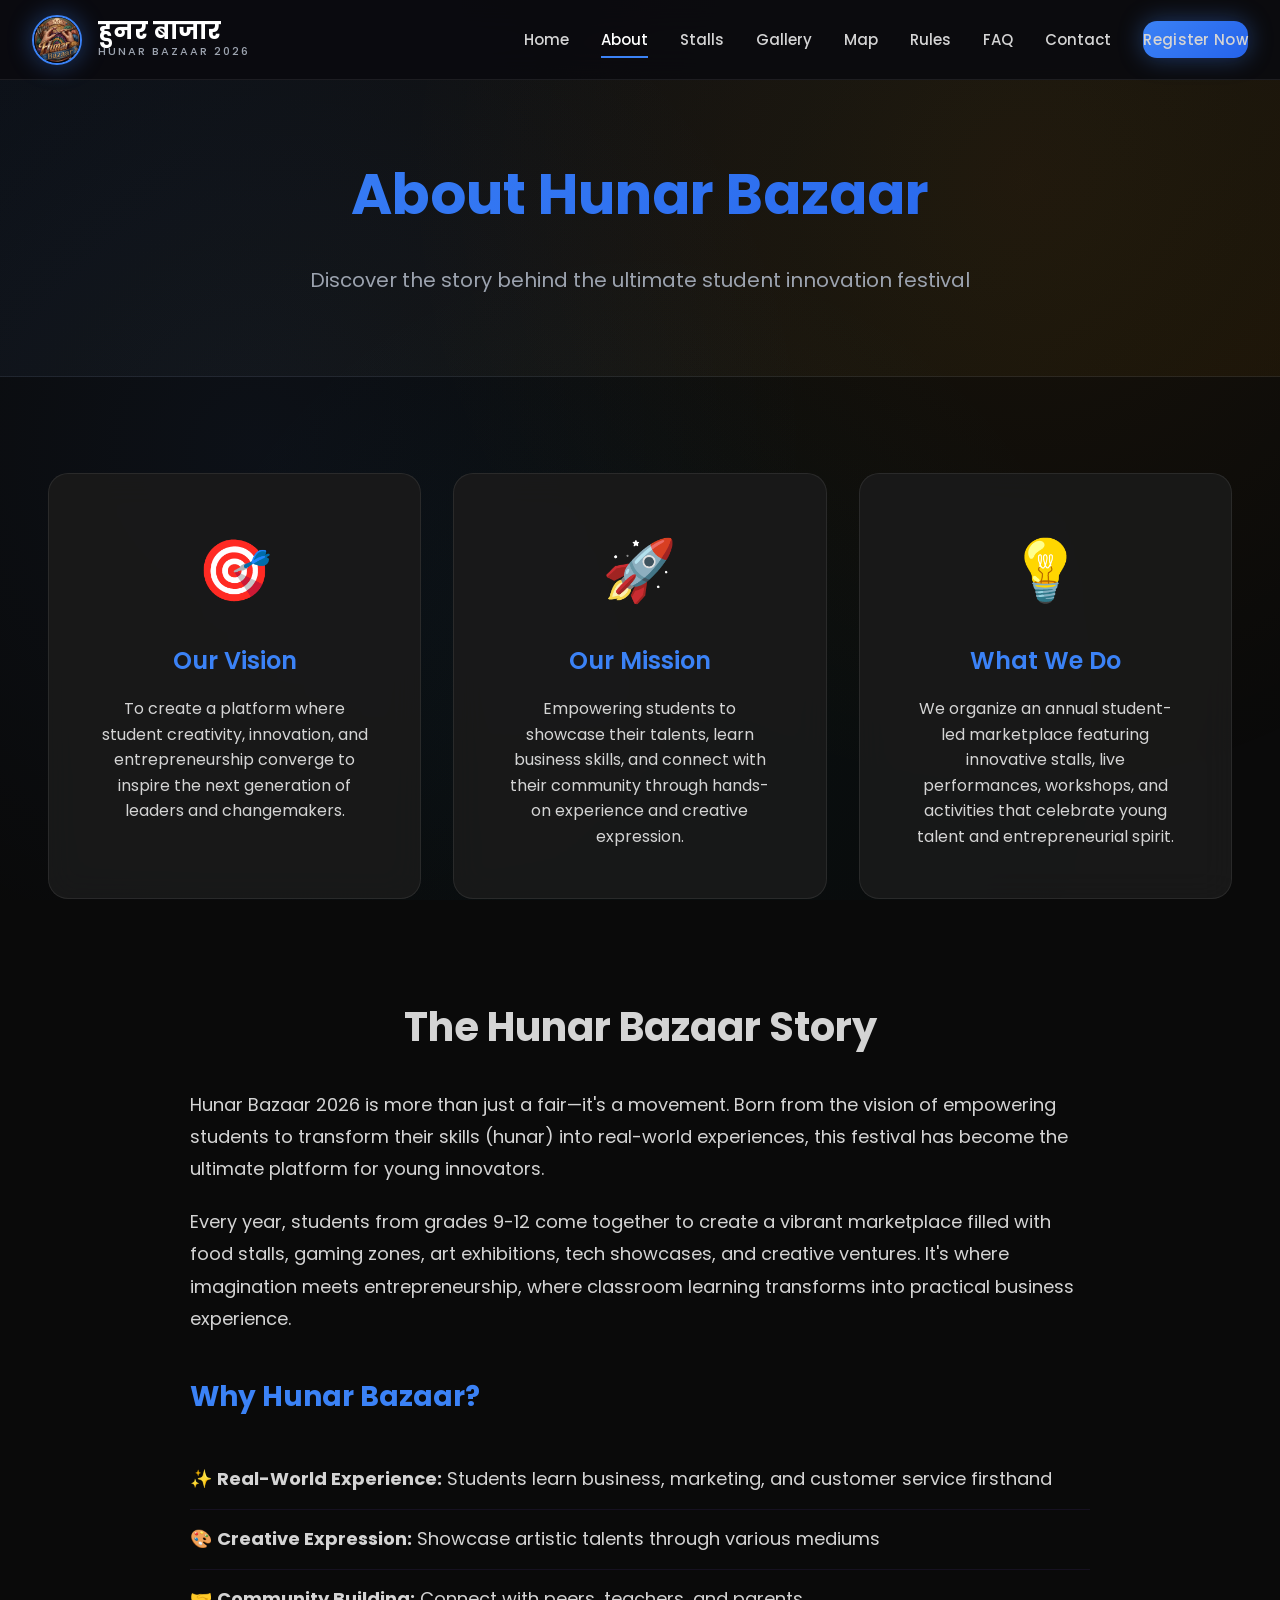
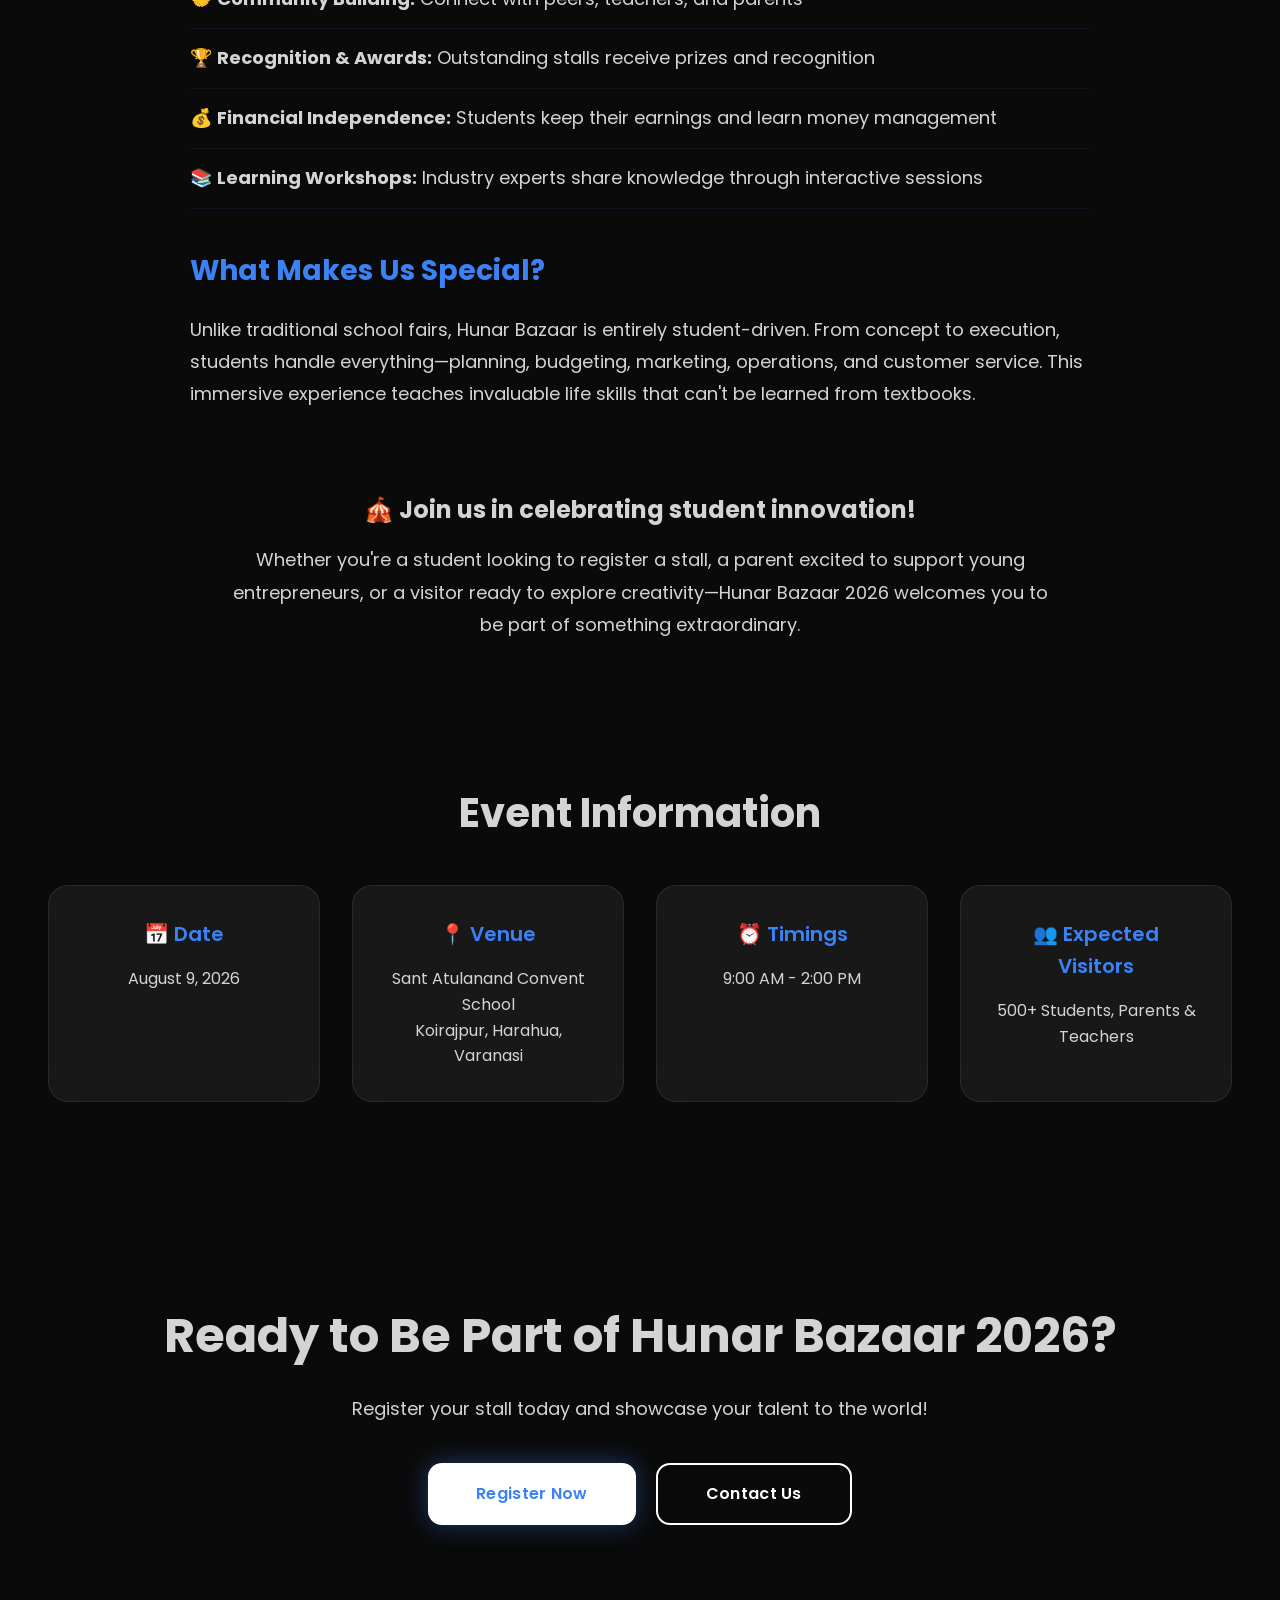
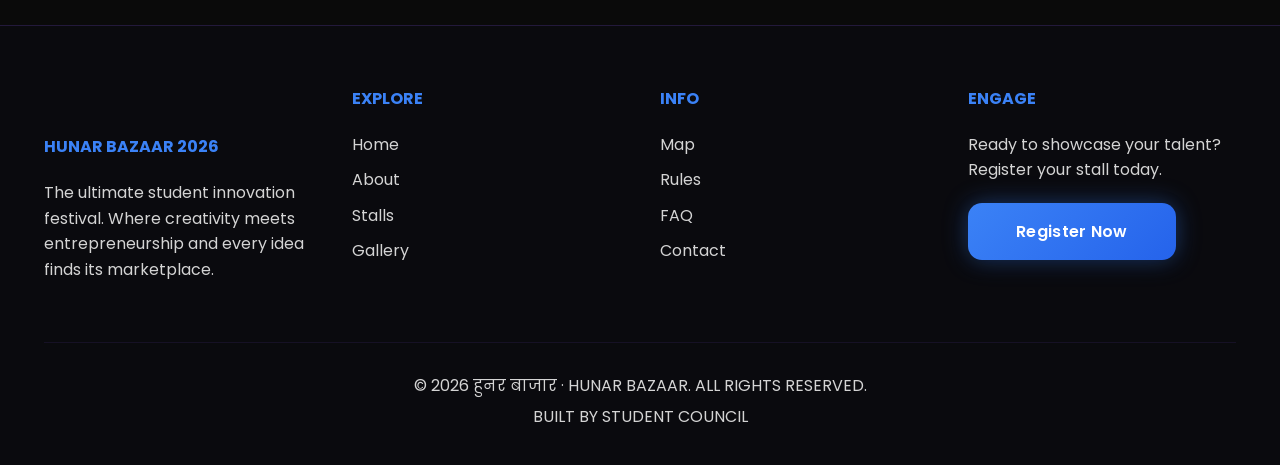
==== commit e3904a8d: "Add files via upload" ====
--- a/about.html
+++ b/about.html
@@ -4,7 +4,7 @@
     <meta charset="UTF-8">
     <meta name="viewport" content="width=device-width, initial-scale=1.0">
     <title>About | Hunar Bazaar 2026</title>
-    <link rel="stylesheet" href="style.css">
+    <link rel="stylesheet" href="style-new.css">
     <link rel="stylesheet" href="pages.css">
     <link href="https://fonts.googleapis.com/css2?family=Poppins:wght@300;400;600;700;900&display=swap" rel="stylesheet">
 </head>
@@ -24,7 +24,7 @@
                 <span></span>
                 <span></span>
             </button>
-            <ul class="nav-menu" id="navMenu">
+            <ul class="nav-menu desktop-only" id="navMenuDesktop">
                 <li><a href="index.html">Home</a></li>
                 <li><a href="about.html" class="active">About</a></li>
                 <li><a href="stalls.html">Stalls</a></li>
@@ -37,6 +37,22 @@
             </ul>
         </div>
     </nav>
+
+    <!-- Mobile Menu Overlay - Direct child of body (outside navbar) -->
+    <div class="mobile-menu-overlay" id="mobileMenuOverlay">
+        <button class="mobile-close-btn" id="mobileCloseBtn" aria-label="Close menu">&times;</button>
+        <ul class="mobile-menu-list">
+            <li><a href="index.html">Home</a></li>
+            <li><a href="about.html">About</a></li>
+            <li><a href="stalls.html">Stalls</a></li>
+            <li><a href="gallery.html">Gallery</a></li>
+            <li><a href="map.html">Map</a></li>
+            <li><a href="rules.html">Rules</a></li>
+            <li><a href="faq.html">FAQ</a></li>
+            <li><a href="contact.html">Contact</a></li>
+            <li><a href="register.html">Register Now</a></li>
+        </ul>
+    </div>
 
     <!-- Page Header -->
     <section class="page-header">
@@ -71,7 +87,7 @@
                 <h2>The Hunar Bazaar Story</h2>
                 <p>Hunar Bazaar 2026 is more than just a fair—it's a movement. Born from the vision of empowering students to transform their skills (hunar) into real-world experiences, this festival has become the ultimate platform for young innovators.</p>
                 
-                <p>Every year, students from grades 8-12 come together to create a vibrant marketplace filled with food stalls, gaming zones, art exhibitions, tech showcases, and creative ventures. It's where imagination meets entrepreneurship, where classroom learning transforms into practical business experience.</p>
+                <p>Every year, students from grades 9-12 come together to create a vibrant marketplace filled with food stalls, gaming zones, art exhibitions, tech showcases, and creative ventures. It's where imagination meets entrepreneurship, where classroom learning transforms into practical business experience.</p>
 
                 <h3>Why Hunar Bazaar?</h3>
                 <ul class="feature-list">
@@ -97,7 +113,7 @@
                 <div class="info-grid">
                     <div class="info-card">
                         <h4>📅 Date</h4>
-                        <p>Coming Soon - 2026</p>
+                        <p>August 9, 2026</p>
                     </div>
                     <div class="info-card">
                         <h4>📍 Venue</h4>
@@ -105,11 +121,11 @@
                     </div>
                     <div class="info-card">
                         <h4>⏰ Timings</h4>
-                        <p>8:00 AM - 5:00 PM<br>(Both Days)</p>
+                        <p>9:00 AM - 2:00 PM</p>
                     </div>
                     <div class="info-card">
                         <h4>👥 Expected Visitors</h4>
-                        <p>200+ Students, Parents & Teachers</p>
+                        <p>500+ Students, Parents & Teachers</p>
                     </div>
                 </div>
             </div>
--- a/style-new.css
+++ b/style-new.css
@@ -0,0 +1,1757 @@
+* {
+    margin: 0;
+    padding: 0;
+    box-sizing: border-box;
+}
+
+/* Prevent horizontal overflow globally */
+*,
+*::before,
+*::after {
+    box-sizing: border-box;
+}
+
+html {
+    overflow-x: hidden !important;
+    scroll-behavior: smooth;
+    width: 100%;
+}
+
+body {
+    overflow-x: hidden !important;
+    width: 100%;
+    position: relative;
+}
+
+:root {
+    /* TOP-LEVEL EVENT WEBSITE COLOR PALETTE */
+    
+    /* Background (60% - Dark Foundation) */
+    --primary-bg: #0A0A0A;
+    --secondary-bg: #121212;
+    --card-bg: rgba(26, 26, 26, 0.9);
+    --card-hover-bg: rgba(30, 30, 30, 0.95);
+    
+    /* Primary Accent - Royal Blue (CTA & Important) */
+    --primary-color: #3B82F6;
+    --primary-hover: #2563EB;
+    --primary-glow: 0 0 24px rgba(59, 130, 246, 0.4);
+    
+    /* Secondary Accent - Amber Gold (Awards, Premium) */
+    --accent-gold: #F59E0B;
+    --accent-gold-hover: #D97706;
+    --accent-gold-glow: 0 0 24px rgba(245, 158, 11, 0.4);
+    
+    /* Tech/AI Accent - Electric Cyan */
+    --accent-cyan: #06B6D4;
+    --accent-cyan-glow: 0 0 24px rgba(6, 182, 212, 0.4);
+    
+    /* Food Accent - Warm Orange */
+    --accent-orange: #F97316;
+    --accent-orange-glow: 0 0 24px rgba(249, 115, 22, 0.4);
+    
+    /* Status Colors */
+    --success: #22C55E;
+    --error: #EF4444;
+    
+    /* Text Colors (30% - Neutral) */
+    --text-heading: #FFFFFF;
+    --text-paragraph: #D4D4D4;
+    --text-muted: #9CA3AF;
+    
+    /* Glass Effect */
+    --glass-blur: blur(16px);
+    --glass-opacity: 0.1;
+    
+    /* Professional Shadows */
+    --shadow-sm: 0 4px 16px rgba(0, 0, 0, 0.25);
+    --shadow-md: 0 8px 32px rgba(0, 0, 0, 0.30);
+    --shadow-lg: 0 10px 40px rgba(0, 0, 0, 0.35);
+    --shadow-xl: 0 20px 60px rgba(0, 0, 0, 0.40);
+    
+    /* Border Radius Standards */
+    --radius-card: 20px;
+    --radius-button: 14px;
+    --radius-input: 12px;
+    
+    /* Spacing System (8px base) */
+    --space-xs: 8px;
+    --space-sm: 16px;
+    --space-md: 24px;
+    --space-lg: 32px;
+    --space-xl: 48px;
+    --space-2xl: 64px;
+    --space-3xl: 96px;
+    
+    /* Gradients (10% - Accent) */
+    --gradient-primary: linear-gradient(135deg, #3B82F6 0%, #2563EB 100%);
+    --gradient-gold: linear-gradient(135deg, #F59E0B 0%, #D97706 100%);
+    --gradient-cyan: linear-gradient(135deg, #06B6D4 0%, #0891B2 100%);
+    --gradient-orange: linear-gradient(135deg, #F97316 0%, #EA580C 100%);
+}
+
+body {
+    font-family: 'Poppins', sans-serif;
+    background-color: var(--primary-bg);
+    color: var(--text-paragraph);
+    overflow-x: hidden;
+    line-height: 1.6;
+    margin: 0;
+    padding: 0;
+}
+
+/* Prevent horizontal scroll globally */
+html {
+    overflow-x: hidden;
+    scroll-behavior: smooth;
+}
+
+/* Professional Background Effect */
+body::before {
+    content: '';
+    position: fixed;
+    top: 0;
+    left: 0;
+    width: 100%;
+    height: 100%;
+    background: 
+        radial-gradient(circle at 20% 50%, rgba(59, 130, 246, 0.06) 0%, transparent 50%),
+        radial-gradient(circle at 80% 20%, rgba(245, 158, 11, 0.06) 0%, transparent 50%),
+        radial-gradient(circle at 50% 80%, rgba(6, 182, 212, 0.04) 0%, transparent 50%);
+    z-index: -1;
+}
+
+.container {
+    max-width: 1400px;
+    margin: 0 auto;
+    padding: 0 var(--space-md);
+    width: 100%;
+    box-sizing: border-box;
+}
+
+/* ========================================
+   NAVIGATION
+======================================== */
+
+.navbar {
+    position: fixed;
+    top: 0;
+    width: 100%;
+    height: 80px;
+    background: var(--card-bg);
+    backdrop-filter: var(--glass-blur);
+    -webkit-backdrop-filter: var(--glass-blur);
+    z-index: 1000;
+    border-bottom: 1px solid rgba(255, 255, 255, 0.08);
+    transition: background 0.3s ease;
+}
+
+.nav-container {
+    max-width: 1400px;
+    margin: 0 auto;
+    padding: 0 var(--space-lg);
+    display: flex;
+    justify-content: space-between;
+    align-items: center;
+    height: 80px;
+}
+
+/* Logo */
+.logo {
+    display: flex;
+    align-items: center;
+    gap: var(--space-sm);
+}
+
+.school-logo {
+    height: 50px;
+    width: 50px;
+    border-radius: 50%;
+    object-fit: cover;
+    border: 2px solid var(--primary-color);
+    box-shadow: var(--primary-glow);
+}
+
+.logo-text h1 {
+    font-size: 24px;
+    color: #FFFFFF;
+    margin: 0;
+    line-height: 1;
+    font-weight: 700;
+}
+
+.logo-text span {
+    font-size: 11px;
+    color: var(--text-muted);
+    letter-spacing: 2px;
+    text-transform: uppercase;
+    display: block;
+    font-weight: 500;
+}
+
+/* Desktop Navigation Menu */
+.nav-menu {
+    display: flex;
+    list-style: none;
+    gap: var(--space-lg);
+    align-items: center;
+    margin: 0;
+    padding: 0;
+}
+
+.nav-menu a {
+    color: var(--text-paragraph);
+    text-decoration: none;
+    font-weight: 500;
+    font-size: 15px;
+    transition: color 0.3s ease;
+    position: relative;
+    padding: var(--space-xs) 0;
+}
+
+.nav-menu a::after {
+    content: '';
+    position: absolute;
+    bottom: 0;
+    left: 0;
+    width: 0;
+    height: 2px;
+    background: var(--primary-color);
+    transition: width 0.3s ease;
+}
+
+.nav-menu a:hover::after,
+.nav-menu a.active::after {
+    width: 100%;
+}
+
+.nav-menu a:hover,
+.nav-menu a.active {
+    color: var(--text-heading);
+}
+
+.btn-register {
+    background: var(--gradient-primary);
+    padding: 12px 32px;
+    border-radius: var(--radius-button);
+    font-weight: 600;
+    font-size: 15px;
+    letter-spacing: 0.3px;
+    transition: all 0.3s cubic-bezier(0.4, 0, 0.2, 1);
+    box-shadow: var(--primary-glow);
+    border: none;
+}
+
+.btn-register:hover {
+    transform: translateY(-2px);
+    box-shadow: 0 0 30px rgba(59, 130, 246, 0.6);
+}
+
+.btn-register::after {
+    display: none;
+}
+
+/* Hamburger Menu Button */
+.mobile-menu-toggle {
+    display: none;
+    flex-direction: column;
+    gap: 6px;
+    background: none;
+    border: none;
+    cursor: pointer;
+    padding: 8px;
+    z-index: 10000;
+    position: relative;
+}
+
+.mobile-menu-toggle span {
+    display: block;
+    width: 28px;
+    height: 3px;
+    background: var(--text-heading);
+    border-radius: 3px;
+    transition: all 0.3s ease;
+}
+
+.mobile-menu-toggle.active span:nth-child(1) {
+    transform: rotate(45deg) translate(8px, 8px);
+}
+
+.mobile-menu-toggle.active span:nth-child(2) {
+    opacity: 0;
+}
+
+.mobile-menu-toggle.active span:nth-child(3) {
+    transform: rotate(-45deg) translate(7px, -7px);
+}
+
+/* Hero Section - Professional */
+.hero {
+    position: relative;
+    min-height: 100vh;
+    display: flex;
+    align-items: center;
+    justify-content: center;
+    text-align: center;
+    padding: 100px var(--space-md) var(--space-xl);
+    overflow: visible;
+    background: var(--primary-bg);
+}
+
+/* ========================================
+   MOBILE MENU OVERLAY - PROFESSIONAL
+   ======================================== */
+
+.desktop-only {
+    display: flex;
+}
+
+.mobile-menu-overlay {
+    display: none;
+    position: fixed;
+    top: 0;
+    left: 0;
+    width: 100vw;
+    height: 100vh;
+    background: rgba(10, 10, 26, 0.95);
+    backdrop-filter: blur(20px);
+    -webkit-backdrop-filter: blur(20px);
+    z-index: 99999;
+    flex-direction: column;
+    justify-content: center;
+    align-items: center;
+    padding: 80px 40px;
+    opacity: 0;
+    transition: opacity 0.4s ease;
+}
+
+.mobile-menu-overlay.active {
+    display: flex;
+    opacity: 1;
+}
+
+/* Modern Close Button */
+.mobile-close-btn {
+    position: absolute;
+    top: 30px;
+    right: 30px;
+    width: 50px;
+    height: 50px;
+    background: rgba(255, 255, 255, 0.1);
+    border: 1px solid rgba(255, 255, 255, 0.2);
+    border-radius: 50%;
+    display: flex;
+    align-items: center;
+    justify-content: center;
+    font-size: 32px;
+    color: #FFFFFF;
+    cursor: pointer;
+    transition: all 0.3s ease;
+    z-index: 100000;
+}
+
+.mobile-close-btn:hover {
+    background: rgba(59, 130, 246, 0.3);
+    transform: rotate(90deg);
+}
+
+/* Clean Menu List */
+.mobile-menu-list {
+    list-style: none;
+    margin: 0;
+    padding: 0;
+    width: 100%;
+    max-width: 600px;
+    display: flex;
+    flex-direction: column;
+    gap: 0;
+    align-items: center;
+}
+
+.mobile-menu-list li {
+    width: 100%;
+    text-align: center;
+}
+
+/* Modern Typography - Simple Text Links */
+.mobile-menu-list a {
+    display: block;
+    padding: 20px 0;
+    font-size: 28px;
+    font-weight: 600;
+    text-align: center;
+    color: rgba(255, 255, 255, 0.9);
+    text-decoration: none;
+    letter-spacing: 0.5px;
+    transition: all 0.3s ease;
+    position: relative;
+}
+
+/* Subtle Hover Effect */
+.mobile-menu-list a:hover {
+    color: #3B82F6;
+    transform: translateX(10px);
+}
+
+.mobile-menu-list a::after {
+    content: '';
+    position: absolute;
+    bottom: 10px;
+    left: 50%;
+    transform: translateX(-50%);
+    width: 0;
+    height: 2px;
+    background: #3B82F6;
+    transition: width 0.3s ease;
+}
+
+.mobile-menu-list a:hover::after {
+    width: 60px;
+}
+
+/* ========================================
+   SCROLL TO TOP BUTTON
+   ======================================== */
+
+.scroll-to-top {
+    position: fixed;
+    bottom: 30px;
+    right: 30px;
+    width: 50px;
+    height: 50px;
+    background: var(--gradient-primary);
+    border: none;
+    border-radius: 50%;
+    display: none;
+    align-items: center;
+    justify-content: center;
+    font-size: 24px;
+    color: #FFFFFF;
+    cursor: pointer;
+    box-shadow: 0 4px 15px rgba(59, 130, 246, 0.4);
+    transition: all 0.3s ease;
+    z-index: 9998;
+}
+
+.scroll-to-top.visible {
+    display: flex;
+}
+
+.scroll-to-top:hover {
+    transform: translateY(-5px);
+    box-shadow: 0 6px 20px rgba(59, 130, 246, 0.6);
+}
+
+/* Hero Section - Professional */
+.hero {
+    position: relative;
+    min-height: 100vh;
+    display: flex;
+    align-items: center;
+    justify-content: center;
+    text-align: center;
+    padding: 100px var(--space-md) var(--space-xl);
+    overflow: visible;
+    background: var(--primary-bg);
+}
+
+/* Hero Video Background */
+.hero-video-container {
+    position: absolute;
+    top: 0;
+    left: 0;
+    width: 100%;
+    height: 100%;
+    overflow: hidden;
+    z-index: 0;
+}
+
+.hero-video-container video {
+    position: absolute;
+    top: 50%;
+    left: 50%;
+    transform: translate(-50%, -50%);
+    /* Cover entire hero section maintaining aspect ratio */
+    min-width: 100%;
+    min-height: 100%;
+    width: auto;
+    height: auto;
+    /* Ensure video covers on both orientations */
+    object-fit: cover;
+    z-index: 0;
+}
+
+#ytplayer {
+    position: absolute;
+    top: 50%;
+    left: 50%;
+    width: 100vw;
+    height: 56.25vw;
+    min-height: 100vh;
+    min-width: 177.77vh;
+    transform: translate(-50%, -50%);
+    pointer-events: none;
+}
+
+.hero-video-overlay {
+    position: absolute;
+    top: 0;
+    left: 0;
+    width: 100%;
+    height: 100%;
+    background: 
+        linear-gradient(135deg, rgba(10, 10, 21, 0.75) 0%, rgba(15, 15, 35, 0.8) 100%),
+        radial-gradient(circle at 30% 40%, rgba(124, 58, 237, 0.2) 0%, transparent 60%),
+        radial-gradient(circle at 70% 60%, rgba(236, 72, 153, 0.2) 0%, transparent 60%);
+    z-index: 1;
+}
+
+/* Fallback animated background if video doesn't load */
+.hero::after {
+    content: '';
+    position: absolute;
+    top: 0;
+    left: 0;
+    width: 100%;
+    height: 100%;
+    background: 
+        radial-gradient(circle at 20% 50%, rgba(124, 58, 237, 0.1) 0%, transparent 50%),
+        radial-gradient(circle at 80% 80%, rgba(236, 72, 153, 0.1) 0%, transparent 50%);
+    z-index: 0;
+    animation: bgPulse 10s ease-in-out infinite;
+}
+
+@keyframes bgPulse {
+    0%, 100% { opacity: 0.5; }
+    50% { opacity: 1; }
+}
+
+/* Countdown Timer - Fixed Colors */
+.countdown-timer {
+    margin: var(--space-md) auto var(--space-xl);
+    max-width: 700px;
+}
+
+.countdown-timer h4 {
+    font-size: 18px;
+    color: var(--text-paragraph);
+    margin-bottom: var(--space-md);
+    text-transform: uppercase;
+    letter-spacing: 2px;
+    font-weight: 600;
+}
+
+.countdown-grid {
+    display: flex;
+    justify-content: center;
+    align-items: center;
+    gap: var(--space-sm);
+    flex-wrap: wrap;
+}
+
+.countdown-item {
+    background: var(--card-bg);
+    backdrop-filter: var(--glass-blur);
+    -webkit-backdrop-filter: var(--glass-blur);
+    padding: var(--space-md) var(--space-md);
+    border-radius: var(--radius-card);
+    border: 1px solid rgba(59, 130, 246, 0.3);
+    min-width: 100px;
+    display: flex;
+    flex-direction: column;
+    align-items: center;
+    transition: all 0.3s cubic-bezier(0.4, 0, 0.2, 1);
+}
+
+.countdown-item:hover {
+    border-color: var(--primary-color);
+    transform: translateY(-4px);
+    box-shadow: var(--primary-glow), var(--shadow-md);
+}
+
+.countdown-value {
+    font-size: 42px;
+    font-weight: 700;
+    color: var(--primary-color);
+    line-height: 1;
+    margin-bottom: var(--space-xs);
+}
+
+.countdown-label {
+    font-size: 14px;
+    color: var(--text-muted);
+    text-transform: uppercase;
+    letter-spacing: 1px;
+    font-weight: 500;
+}
+
+.countdown-separator {
+    font-size: 36px;
+    color: var(--primary-color);
+    font-weight: 700;
+}
+
+@media (max-width: 768px) {
+    .countdown-separator {
+        display: none;
+    }
+    
+    .countdown-item {
+        min-width: 80px;
+        padding: var(--space-sm) var(--space-md);
+    }
+    
+    .countdown-value {
+        font-size: 32px;
+    }
+}
+
+.hero-content {
+    position: relative;
+    z-index: 2;
+    animation: fadeInUp 1s ease-out;
+}
+
+@keyframes fadeInUp {
+    from {
+        opacity: 0;
+        transform: translateY(40px);
+    }
+    to {
+        opacity: 1;
+        transform: translateY(0);
+    }
+}
+
+.hero-badge {
+    display: inline-block;
+    padding: 10px 25px;
+    background: rgba(139, 92, 246, 0.2);
+    border: 2px solid var(--primary-color);
+    border-radius: 30px;
+    font-size: 14px;
+    font-weight: 600;
+    letter-spacing: 1px;
+    margin-bottom: 30px;
+    animation: pulse 2s ease-in-out infinite;
+}
+
+@keyframes pulse {
+    0%, 100% { transform: scale(1); }
+    50% { transform: scale(1.05); }
+}
+
+.hero-title {
+    font-size: 80px;
+    font-weight: 900;
+    color: #FFFFFF;
+    margin-bottom: 10px;
+    letter-spacing: 2px;
+}
+
+.hero-subtitle {
+    font-size: 48px;
+    font-weight: 700;
+    margin-bottom: 20px;
+    letter-spacing: 3px;
+}
+
+.hero-tagline {
+    font-size: 20px;
+    color: var(--text-gray);
+    margin-bottom: 40px;
+    letter-spacing: 2px;
+}
+
+.hero-description h3 {
+    font-size: 32px;
+    margin-bottom: 15px;
+}
+
+.hero-description p {
+    font-size: 18px;
+    color: var(--text-gray);
+    max-width: 800px;
+    margin: 0 auto 40px;
+}
+
+.hero-buttons {
+    display: flex;
+    gap: 20px;
+    justify-content: center;
+    flex-wrap: wrap;
+}
+
+/* Professional Buttons - Top Level Standards */
+.btn {
+    padding: 16px 48px;
+    border-radius: var(--radius-button);
+    text-decoration: none;
+    font-weight: 600;
+    font-size: 16px;
+    letter-spacing: 0.3px;
+    transition: all 0.3s cubic-bezier(0.4, 0, 0.2, 1);
+    display: inline-flex;
+    align-items: center;
+    gap: var(--space-xs);
+    position: relative;
+    overflow: hidden;
+    border: none;
+    cursor: pointer;
+}
+
+.btn::before {
+    content: '';
+    position: absolute;
+    top: 0;
+    left: -100%;
+    width: 100%;
+    height: 100%;
+    background: linear-gradient(90deg, transparent, rgba(255, 255, 255, 0.15), transparent);
+    transition: left 0.6s ease;
+}
+
+.btn:hover::before {
+    left: 100%;
+}
+
+.btn span {
+    position: relative;
+    z-index: 1;
+}
+
+.btn i {
+    position: relative;
+    z-index: 1;
+    font-style: normal;
+    transition: transform 0.3s ease;
+}
+
+.btn:hover i {
+    transform: translateX(4px);
+}
+
+/* Primary Button - Royal Blue */
+.btn-primary {
+    background: var(--gradient-primary);
+    color: var(--text-heading);
+    box-shadow: var(--primary-glow), var(--shadow-sm);
+}
+
+.btn-primary:hover {
+    transform: translateY(-2px) scale(1.02);
+    box-shadow: var(--primary-glow), var(--shadow-md);
+}
+
+/* Secondary Button - Transparent with Border */
+.btn-secondary {
+    background: transparent;
+    color: var(--text-heading);
+    border: 2px solid rgba(255, 255, 255, 0.2);
+}
+
+.btn-secondary:hover {
+    background: rgba(255, 255, 255, 0.05);
+    border-color: var(--primary-color);
+    transform: translateY(-2px);
+}
+
+.scroll-indicator {
+    margin-top: 60px;
+    animation: bounce 2s ease-in-out infinite;
+}
+
+@keyframes bounce {
+    0%, 100% { transform: translateY(0); }
+    50% { transform: translateY(-10px); }
+}
+
+.scroll-arrow {
+    font-size: 24px;
+    color: var(--primary-color);
+}
+
+/* Stats Section */
+.stats-section {
+    padding: 100px 20px;
+}
+
+.section-header {
+    text-align: center;
+    margin-bottom: 60px;
+}
+
+.section-label {
+    display: inline-block;
+    padding: 8px 20px;
+    background: rgba(139, 92, 246, 0.1);
+    border: 1px solid var(--primary-color);
+    border-radius: 20px;
+    font-size: 12px;
+    font-weight: 600;
+    letter-spacing: 2px;
+    margin-bottom: 20px;
+}
+
+.section-header h2 {
+    font-size: 48px;
+    margin-bottom: 15px;
+}
+
+.section-header p {
+    color: var(--text-gray);
+    font-size: 18px;
+}
+
+.stats-grid {
+    display: grid;
+    grid-template-columns: repeat(auto-fit, minmax(250px, 1fr));
+    gap: 30px;
+}
+
+/* Professional Stat Cards - Top Level */
+.stat-card {
+    background: var(--card-bg);
+    backdrop-filter: var(--glass-blur);
+    -webkit-backdrop-filter: var(--glass-blur);
+    padding: var(--space-xl) var(--space-lg);
+    border-radius: var(--radius-card);
+    border: 1px solid rgba(255, 255, 255, 0.08);
+    text-align: center;
+    transition: all 0.4s cubic-bezier(0.4, 0, 0.2, 1);
+    position: relative;
+    overflow: hidden;
+}
+
+.stat-card::before {
+    content: '';
+    position: absolute;
+    top: 0;
+    left: -100%;
+    width: 100%;
+    height: 100%;
+    background: linear-gradient(90deg, transparent, rgba(59, 130, 246, 0.1), transparent);
+    transition: left 0.6s ease;
+}
+
+.stat-card:hover::before {
+    left: 100%;
+}
+
+.stat-card:hover {
+    transform: translateY(-8px) scale(1.02);
+    border-color: rgba(59, 130, 246, 0.3);
+    box-shadow: var(--shadow-lg);
+    background: var(--card-hover-bg);
+}
+
+.stat-icon {
+    font-size: 48px;
+    margin-bottom: var(--space-md);
+}
+
+.stat-card h3 {
+    font-size: 48px;
+    background: var(--gradient-primary);
+    -webkit-background-clip: text;
+    -webkit-text-fill-color: transparent;
+    background-clip: text;
+    margin-bottom: var(--space-xs);
+    display: inline-block;
+}
+
+.stat-number {
+    font-size: 48px;
+    background: var(--gradient-primary);
+    -webkit-background-clip: text;
+    -webkit-text-fill-color: transparent;
+    background-clip: text;
+    font-weight: 700;
+    display: inline-block;
+    min-width: 80px;
+}
+
+.stat-plus {
+    font-size: 36px;
+    background: var(--gradient-primary);
+    -webkit-background-clip: text;
+    -webkit-text-fill-color: transparent;
+    background-clip: text;
+    font-weight: 700;
+    margin-left: 5px;
+}
+
+.stat-card h4 {
+    font-size: 20px;
+    margin-bottom: var(--space-xs);
+    color: var(--text-heading);
+    font-weight: 600;
+}
+
+.stat-card p {
+    color: var(--text-muted);
+    font-size: 14px;
+}
+
+/* Categories Section */
+.categories-section {
+    padding: 100px 20px;
+    background: rgba(139, 92, 246, 0.03);
+}
+
+.categories-grid {
+    display: grid;
+    grid-template-columns: repeat(auto-fit, minmax(200px, 1fr));
+    gap: 25px;
+}
+
+/* Professional Category Cards - Top Level */
+.category-card {
+    background: var(--card-bg);
+    backdrop-filter: var(--glass-blur);
+    -webkit-backdrop-filter: var(--glass-blur);
+    padding: var(--space-xl) var(--space-md);
+    border-radius: var(--radius-card);
+    border: 1px solid rgba(255, 255, 255, 0.08);
+    text-align: center;
+    cursor: pointer;
+    transition: all 0.4s cubic-bezier(0.4, 0, 0.2, 1);
+    text-decoration: none;
+    color: var(--text-heading);
+    display: block;
+    position: relative;
+    overflow: hidden;
+}
+
+.category-card::before {
+    content: '';
+    position: absolute;
+    top: 0;
+    left: 0;
+    width: 100%;
+    height: 100%;
+    background: var(--gradient-primary);
+    opacity: 0;
+    transition: opacity 0.4s ease;
+    z-index: 0;
+}
+
+.category-card:hover::before {
+    opacity: 0.1;
+}
+
+.category-card:hover {
+    transform: translateY(-8px) scale(1.02);
+    border-color: rgba(59, 130, 246, 0.3);
+    box-shadow: var(--shadow-lg);
+}
+
+.category-icon {
+    font-size: 64px;
+    margin-bottom: var(--space-md);
+    position: relative;
+    z-index: 1;
+    transition: all 0.4s ease;
+    filter: drop-shadow(0 4px 16px rgba(59, 130, 246, 0.4));
+}
+
+.category-card:hover .category-icon {
+    transform: scale(1.15) translateY(-4px);
+    filter: drop-shadow(0 8px 24px rgba(59, 130, 246, 0.6));
+}
+
+.category-card h3 {
+    font-size: 18px;
+    font-weight: 600;
+    position: relative;
+    z-index: 1;
+    color: var(--text-heading);
+    margin-bottom: var(--space-xs);
+}
+
+.category-count {
+    font-size: 14px;
+    color: var(--text-muted);
+    margin-top: var(--space-xs);
+    position: relative;
+    z-index: 1;
+}
+
+.category-card:hover .category-count {
+    color: var(--text-paragraph);
+}
+
+/* CTA Section */
+.cta-section {
+    padding: 100px 20px;
+    background: var(--gradient-1);
+    text-align: center;
+}
+
+.cta-content h2 {
+    font-size: 48px;
+    margin-bottom: 20px;
+}
+
+.cta-content p {
+    font-size: 18px;
+    margin-bottom: 40px;
+    max-width: 800px;
+    margin-left: auto;
+    margin-right: auto;
+}
+
+.cta-buttons {
+    display: flex;
+    gap: 20px;
+    justify-content: center;
+    flex-wrap: wrap;
+}
+
+.cta-section .btn-primary {
+    background: white;
+    color: var(--primary-color);
+}
+
+.cta-section .btn-secondary {
+    border-color: white;
+    color: white;
+}
+
+.cta-section .btn-secondary:hover {
+    background: rgba(255, 255, 255, 0.1);
+}
+
+/* Footer */
+.footer {
+    background: rgba(10, 10, 15, 0.9);
+    padding: 60px 20px 30px;
+    border-top: 1px solid rgba(139, 92, 246, 0.2);
+}
+
+.footer-grid {
+    display: grid;
+    grid-template-columns: repeat(auto-fit, minmax(250px, 1fr));
+    gap: 40px;
+    margin-bottom: 40px;
+}
+
+.footer-col h3 {
+    font-size: 24px;
+    background: var(--gradient-1);
+    -webkit-background-clip: text;
+    -webkit-text-fill-color: transparent;
+    background-clip: text;
+    margin-bottom: 10px;
+}
+
+.footer-col h4 {
+    font-size: 16px;
+    margin-bottom: 20px;
+    color: var(--primary-color);
+}
+
+.footer-col p {
+    color: var(--text-gray);
+    margin-bottom: 20px;
+}
+
+.footer-col ul {
+    list-style: none;
+}
+
+.footer-col ul li {
+    margin-bottom: 10px;
+}
+
+.footer-col ul li a {
+    color: var(--text-gray);
+    text-decoration: none;
+    transition: all 0.3s ease;
+}
+
+.footer-col ul li a:hover {
+    color: var(--primary-color);
+    padding-left: 5px;
+}
+
+.footer-bottom {
+    text-align: center;
+    padding-top: 30px;
+    border-top: 1px solid rgba(139, 92, 246, 0.1);
+    color: var(--text-gray);
+}
+
+.footer-bottom p {
+    margin-bottom: 5px;
+}
+
+/* Responsive Design */
+@media (max-width: 768px) {
+    .mobile-menu-toggle {
+        display: block;
+    }
+
+/* ========================================
+   MOBILE RESPONSIVE
+======================================== */
+
+@media (max-width: 768px) {
+    /* Show hamburger button */
+    .mobile-menu-toggle {
+        display: flex;
+    }
+
+    /* Mobile menu - FULL SCREEN OVERLAY */
+    .nav-menu {
+        position: fixed;
+        top: 0;
+        left: 0;
+        width: 100vw;
+        height: 100vh;
+        background: rgba(10, 10, 26, 0.98);
+        backdrop-filter: blur(20px);
+        -webkit-backdrop-filter: blur(20px);
+        flex-direction: column;
+        justify-content: center;
+        align-items: center;
+        padding: var(--space-3xl) var(--space-lg);
+        gap: 0;
+        transform: translateX(-100%);
+        transition: transform 0.4s cubic-bezier(0.4, 0, 0.2, 1);
+        z-index: 9999;
+        overflow-y: auto;
+    }
+
+    /* Show mobile menu when active */
+    .nav-menu.active {
+        transform: translateX(0);
+        display: flex;
+    }
+
+    /* Mobile menu items */
+    .nav-menu li {
+        width: 100%;
+        max-width: 400px;
+        margin: 0;
+        padding: 0;
+        display: block;
+    }
+
+    .nav-menu a {
+        display: block;
+        width: 100%;
+        padding: var(--space-md) var(--space-lg);
+        font-size: 20px;
+        text-align: center;
+        border-radius: var(--radius-button);
+        transition: all 0.3s ease;
+        color: #FFFFFF;
+    }
+
+    .nav-menu a::after {
+        display: none;
+    }
+
+    .nav-menu a:hover {
+        background: rgba(59, 130, 246, 0.2);
+    }
+
+    .nav-menu a.active {
+        background: var(--gradient-primary);
+        color: white;
+    }
+
+    .btn-register {
+        width: 100%;
+        text-align: center;
+        margin-top: var(--space-lg);
+    }
+
+    /* Lock body scroll when menu open */
+    body.menu-open {
+        overflow: hidden;
+    }
+
+    /* Mobile video */
+    .hero-video-container video {
+        width: 100%;
+        height: 100%;
+        object-fit: cover;
+    }
+
+    /* Typography adjustments */
+    .hero-title {
+        font-size: 48px;
+    }
+
+    .hero-subtitle {
+        font-size: 28px;
+    }
+
+    .hero-tagline {
+        font-size: 16px;
+    }
+
+    .hero-description h3 {
+        font-size: 24px;
+    }
+
+    .hero-description p {
+        font-size: 16px;
+    }
+
+    .section-header h2 {
+        font-size: 32px;
+    }
+
+    .cta-content h2 {
+        font-size: 32px;
+    }
+
+    .stats-grid,
+    .categories-grid {
+        grid-template-columns: 1fr;
+    }
+}
+
+@media (max-width: 480px) {
+    /* Extra small mobile - video coverage */
+    .hero-video-container video {
+        width: 100vw;
+        height: 100vh;
+        min-width: 100vw;
+        min-height: 100vh;
+        object-fit: cover;
+    }
+    
+    .hero-title {
+        font-size: 36px;
+    }
+
+    .hero-subtitle {
+        font-size: 20px;
+    }
+
+    .btn {
+        padding: 12px 30px;
+        font-size: 14px;
+    }
+}
+
+/* Enhanced Gallery Hover Effect */
+.gallery-item {
+    overflow: hidden;
+    position: relative;
+}
+
+.gallery-item::before {
+    content: '';
+    position: absolute;
+    top: 0;
+    left: 0;
+    width: 100%;
+    height: 100%;
+    background: linear-gradient(135deg, rgba(124, 58, 237, 0.3) 0%, rgba(236, 72, 153, 0.3) 100%);
+    opacity: 0;
+    transition: opacity 0.3s ease;
+    z-index: 1;
+}
+
+.gallery-item:hover::before {
+    opacity: 1;
+}
+
+.gallery-item img {
+    transition: transform 0.5s cubic-bezier(0.4, 0, 0.2, 1);
+}
+
+.gallery-item:hover img {
+    transform: scale(1.1);
+}
+
+/* Stall Card Enhanced Animations */
+.stall-card {
+    position: relative;
+    overflow: hidden;
+}
+
+.stall-card::before {
+    content: '';
+    position: absolute;
+    top: -50%;
+    left: -50%;
+    width: 200%;
+    height: 200%;
+    background: linear-gradient(45deg, transparent, rgba(255, 255, 255, 0.1), transparent);
+    transform: rotate(45deg);
+    transition: all 0.5s ease;
+    z-index: 1;
+}
+
+.stall-card:hover::before {
+    left: 100%;
+}
+
+/* Smooth Transitions */
+* {
+    -webkit-tap-highlight-color: transparent;
+}
+
+a, button {
+    -webkit-touch-callout: none;
+    user-select: none;
+}
+
+/* Loading State */
+.loading {
+    opacity: 0.5;
+    pointer-events: none;
+}
+
+/* Success State */
+.success {
+    animation: successPulse 0.5s ease-out;
+}
+
+@keyframes successPulse {
+    0%, 100% {
+        transform: scale(1);
+    }
+    50% {
+        transform: scale(1.05);
+    }
+}
+
+/* Category Card Enhanced */
+.category-card {
+    transform-style: preserve-3d;
+    perspective: 1000px;
+}
+
+.category-card:hover {
+    animation: cardFloat 0.6s ease-in-out;
+}
+
+@keyframes cardFloat {
+    0%, 100% {
+        transform: translateY(0) scale(1.03);
+    }
+    50% {
+        transform: translateY(-15px) scale(1.03);
+    }
+}
+
+/* Scroll Indicator Enhanced */
+.scroll-indicator {
+    animation: bounce 2s ease-in-out infinite, fadeInOut 3s ease-in-out infinite;
+}
+
+@keyframes fadeInOut {
+    0%, 100% {
+        opacity: 0.5;
+    }
+    50% {
+        opacity: 1;
+    }
+}
+
+/* Hero Content Enhanced */
+.hero-content {
+    will-change: transform, opacity;
+}
+
+/* Countdown Enhanced */
+.countdown-item {
+    animation: countdownPulse 2s ease-in-out infinite;
+}
+
+.countdown-item:nth-child(1) { animation-delay: 0s; }
+.countdown-item:nth-child(3) { animation-delay: 0.2s; }
+.countdown-item:nth-child(5) { animation-delay: 0.4s; }
+.countdown-item:nth-child(7) { animation-delay: 0.6s; }
+
+@keyframes countdownPulse {
+    0%, 100% {
+        box-shadow: 0 0 0 rgba(124, 58, 237, 0);
+    }
+    50% {
+        box-shadow: 0 0 20px rgba(124, 58, 237, 0.5);
+    }
+}
+
+/* Print Styles */
+@media print {
+    .navbar,
+    .footer,
+    .scroll-to-top,
+    .print-btn,
+    .hero-video-container,
+    .mobile-menu-toggle {
+        display: none !important;
+    }
+    
+    body {
+        background: white;
+        color: black;
+    }
+    
+    .stall-card,
+    .rule-card,
+    .info-card {
+        page-break-inside: avoid;
+        border: 1px solid #ddd;
+        margin-bottom: 20px;
+    }
+}
+
+/* Accessibility Improvements */
+:focus-visible {
+    outline: 3px solid #7c3aed;
+    outline-offset: 3px;
+}
+
+button:focus-visible,
+a:focus-visible {
+    outline: 3px solid #7c3aed;
+    outline-offset: 3px;
+}
+
+/* High Contrast Mode Support */
+@media (prefers-contrast: high) {
+    .btn,
+    .category-card,
+    .stall-card {
+        border: 2px solid currentColor;
+    }
+}
+
+/* Reduced Motion Support */
+@media (prefers-reduced-motion: reduce) {
+    *,
+    *::before,
+    *::after {
+        animation-duration: 0.01ms !important;
+        animation-iteration-count: 1 !important;
+        transition-duration: 0.01ms !important;
+    }
+}
+
+/* FIX: Remove Horizontal Scrollbar */
+/* Prevent any element from causing overflow */
+section,
+div,
+nav,
+header,
+footer,
+main,
+article,
+aside {
+    max-width: 100%;
+    overflow-x: hidden;
+}
+
+/* Ensure all rows and grids don't overflow */
+.stats-grid,
+.categories-grid,
+.stalls-grid,
+.gallery-grid,
+.nav-menu,
+.footer-grid,
+.steps-grid,
+.info-grid {
+    max-width: 100%;
+    box-sizing: border-box;
+}
+
+/* Fix for iframe containers (but not hero video) */
+iframe {
+    max-width: 100%;
+}
+
+/* Hero video should cover full area */
+.hero-video-container video {
+    max-width: none !important;
+}
+
+/* Ensure sections don't cause horizontal scroll */
+.hero,
+.stats-section,
+.categories-section,
+.cta-section,
+.footer {
+    width: 100%;
+    overflow-x: hidden;
+}
+
+
+/* CUSTOM DARK SCROLLBAR - Remove White Scrollbar */
+/* For Webkit browsers (Chrome, Edge, Safari) */
+::-webkit-scrollbar {
+    width: 12px;
+    height: 12px;
+}
+
+::-webkit-scrollbar-track {
+    background: var(--primary-bg);
+    border-radius: 10px;
+}
+
+::-webkit-scrollbar-thumb {
+    background: linear-gradient(180deg, var(--primary-color), rgba(59, 130, 246, 0.5));
+    border-radius: 10px;
+    border: 2px solid var(--primary-bg);
+}
+
+::-webkit-scrollbar-thumb:hover {
+    background: linear-gradient(180deg, var(--primary-hover), var(--primary-color));
+    box-shadow: 0 0 10px rgba(59, 130, 246, 0.5);
+}
+
+/* For Firefox */
+* {
+    scrollbar-width: thin;
+    scrollbar-color: var(--primary-color) var(--primary-bg);
+}
+
+html {
+    scrollbar-width: thin;
+    scrollbar-color: #3B82F6 #0A0A0A;
+}
+
+
+/* ========================================
+   FAQ ACCORDION STYLES
+   ======================================== */
+
+.faq-item {
+    background: var(--card-bg);
+    backdrop-filter: var(--glass-blur);
+    border-radius: var(--radius-card);
+    border: 1px solid rgba(255, 255, 255, 0.08);
+    margin-bottom: var(--space-md);
+    overflow: hidden;
+    transition: all 0.3s ease;
+}
+
+.faq-item:hover {
+    border-color: rgba(59, 130, 246, 0.3);
+}
+
+.faq-question {
+    width: 100%;
+    padding: var(--space-lg);
+    background: none;
+    border: none;
+    color: var(--text-heading);
+    font-size: 18px;
+    font-weight: 600;
+    text-align: left;
+    cursor: pointer;
+    display: flex;
+    justify-content: space-between;
+    align-items: center;
+    transition: all 0.3s ease;
+}
+
+.faq-question:hover {
+    color: var(--primary-color);
+}
+
+.faq-icon {
+    font-size: 24px;
+    transition: transform 0.3s ease;
+    color: var(--primary-color);
+}
+
+.faq-item.active .faq-icon {
+    transform: rotate(180deg);
+}
+
+.faq-answer {
+    max-height: 0;
+    overflow: hidden;
+    transition: max-height 0.4s ease, padding 0.4s ease;
+    padding: 0 var(--space-lg);
+}
+
+.faq-item.active .faq-answer {
+    max-height: 500px;
+    padding: 0 var(--space-lg) var(--space-lg);
+}
+
+.faq-answer p {
+    color: var(--text-paragraph);
+    line-height: 1.8;
+}
+
+/* ========================================
+   IMPROVED GALLERY GRID
+   ======================================== */
+
+.gallery-grid {
+    display: grid;
+    grid-template-columns: repeat(auto-fill, minmax(280px, 1fr));
+    gap: var(--space-md);
+    padding: var(--space-xl) 0;
+}
+
+.gallery-item {
+    position: relative;
+    border-radius: var(--radius-card);
+    overflow: hidden;
+    aspect-ratio: 1 / 1;
+    cursor: pointer;
+    box-shadow: var(--shadow-sm);
+    transition: all 0.4s cubic-bezier(0.4, 0, 0.2, 1);
+}
+
+.gallery-item:hover {
+    transform: translateY(-8px);
+    box-shadow: var(--shadow-lg);
+}
+
+.gallery-item img {
+    width: 100%;
+    height: 100%;
+    object-fit: cover;
+    transition: transform 0.5s ease;
+}
+
+.gallery-item:hover img {
+    transform: scale(1.1);
+}
+
+.gallery-item::before {
+    content: '';
+    position: absolute;
+    top: 0;
+    left: 0;
+    width: 100%;
+    height: 100%;
+    background: linear-gradient(135deg, rgba(59, 130, 246, 0.3) 0%, rgba(245, 158, 11, 0.3) 100%);
+    opacity: 0;
+    transition: opacity 0.3s ease;
+    z-index: 1;
+}
+
+.gallery-item:hover::before {
+    opacity: 1;
+}
+
+@media (max-width: 768px) {
+    .gallery-grid {
+        grid-template-columns: repeat(auto-fill, minmax(150px, 1fr));
+        gap: var(--space-sm);
+    }
+}
+
+/* ========================================
+   MAP PAGE MOBILE FIXES
+   ======================================== */
+
+.map-grid,
+.info-grid,
+.contacts-grid {
+    display: grid;
+    grid-template-columns: repeat(auto-fit, minmax(280px, 1fr));
+    gap: var(--space-lg);
+}
+
+@media (max-width: 768px) {
+    .map-grid,
+    .info-grid,
+    .contacts-grid {
+        grid-template-columns: 1fr;
+        gap: var(--space-md);
+    }
+    
+    .contact-card,
+    .map-card,
+    .info-card {
+        width: 100%;
+    }
+}
+
+/* ========================================
+   LOADING LAZY IMAGES
+   ======================================== */
+
+img[loading="lazy"] {
+    opacity: 0;
+    transition: opacity 0.3s ease;
+}
+
+img[loading="lazy"].loaded {
+    opacity: 1;
+}
+
+/* Placeholder while image loads */
+img[loading="lazy"]:not(.loaded) {
+    background: linear-gradient(
+        90deg,
+        rgba(255, 255, 255, 0.05) 0%,
+        rgba(255, 255, 255, 0.1) 50%,
+        rgba(255, 255, 255, 0.05) 100%
+    );
+    background-size: 200% 100%;
+    animation: loading 1.5s ease-in-out infinite;
+}
+
+@keyframes loading {
+    0% {
+        background-position: -200% 0;
+    }
+    100% {
+        background-position: 200% 0;
+    }
+}
+
+/* ========================================
+   MOBILE MENU IN MAIN STYLESHEET
+   ======================================== */
+
+@media (max-width: 768px) {
+    .desktop-only {
+        display: none !important;
+    }
+    
+    /* 3-Line Hamburger - Animated */
+    .mobile-menu-toggle {
+        display: flex !important;
+        flex-direction: column;
+        gap: 6px;
+        background: none !important;
+        border: none !important;
+        cursor: pointer !important;
+        padding: 8px !important;
+        z-index: 100000 !important;
+        position: relative !important;
+    }
+    
+    .mobile-menu-toggle span {
+        display: block !important;
+        width: 28px !important;
+        height: 3px !important;
+        background: #FFFFFF !important;
+        border-radius: 3px !important;
+        transition: all 0.3s ease !important;
+    }
+    
+    /* Animate to X when active */
+    .mobile-menu-toggle.active span:nth-child(1) {
+        transform: rotate(45deg) translate(8px, 8px) !important;
+    }
+    
+    .mobile-menu-toggle.active span:nth-child(2) {
+        opacity: 0 !important;
+    }
+    
+    .mobile-menu-toggle.active span:nth-child(3) {
+        transform: rotate(-45deg) translate(7px, -7px) !important;
+    }
+}
+
+body.menu-open {
+    overflow: hidden !important;
+}
--- a/pages.css
+++ b/pages.css
@@ -1313,3 +1313,58 @@
         grid-template-columns: 1fr;
     }
 }
+
+
+/* ========================================
+   STALL CARD VIEW DETAILS BUTTON
+   ======================================== */
+
+.stall-actions {
+    margin-top: 15px;
+    padding-top: 15px;
+    border-top: 1px solid rgba(255, 255, 255, 0.1);
+}
+
+.view-details-btn {
+    width: 100%;
+    padding: 12px 20px;
+    background: linear-gradient(135deg, #3B82F6 0%, #2563EB 100%);
+    color: #FFFFFF;
+    border: none;
+    border-radius: 10px;
+    font-size: 14px;
+    font-weight: 600;
+    cursor: pointer;
+    transition: all 0.3s ease;
+    text-align: center;
+    text-decoration: none;
+    display: inline-block;
+}
+
+.view-details-btn:hover {
+    transform: translateY(-2px);
+    box-shadow: 0 4px 15px rgba(59, 130, 246, 0.4);
+}
+
+/* Mobile optimization for stall cards */
+@media (max-width: 768px) {
+    .stalls-grid {
+        grid-template-columns: 1fr;
+        gap: 20px;
+    }
+    
+    .stall-card {
+        margin: 0 auto;
+        max-width: 100%;
+    }
+    
+    .filter-buttons {
+        flex-wrap: wrap;
+        gap: 10px;
+    }
+    
+    .filter-btn {
+        flex: 1 1 calc(50% - 10px);
+        min-width: 140px;
+    }
+}
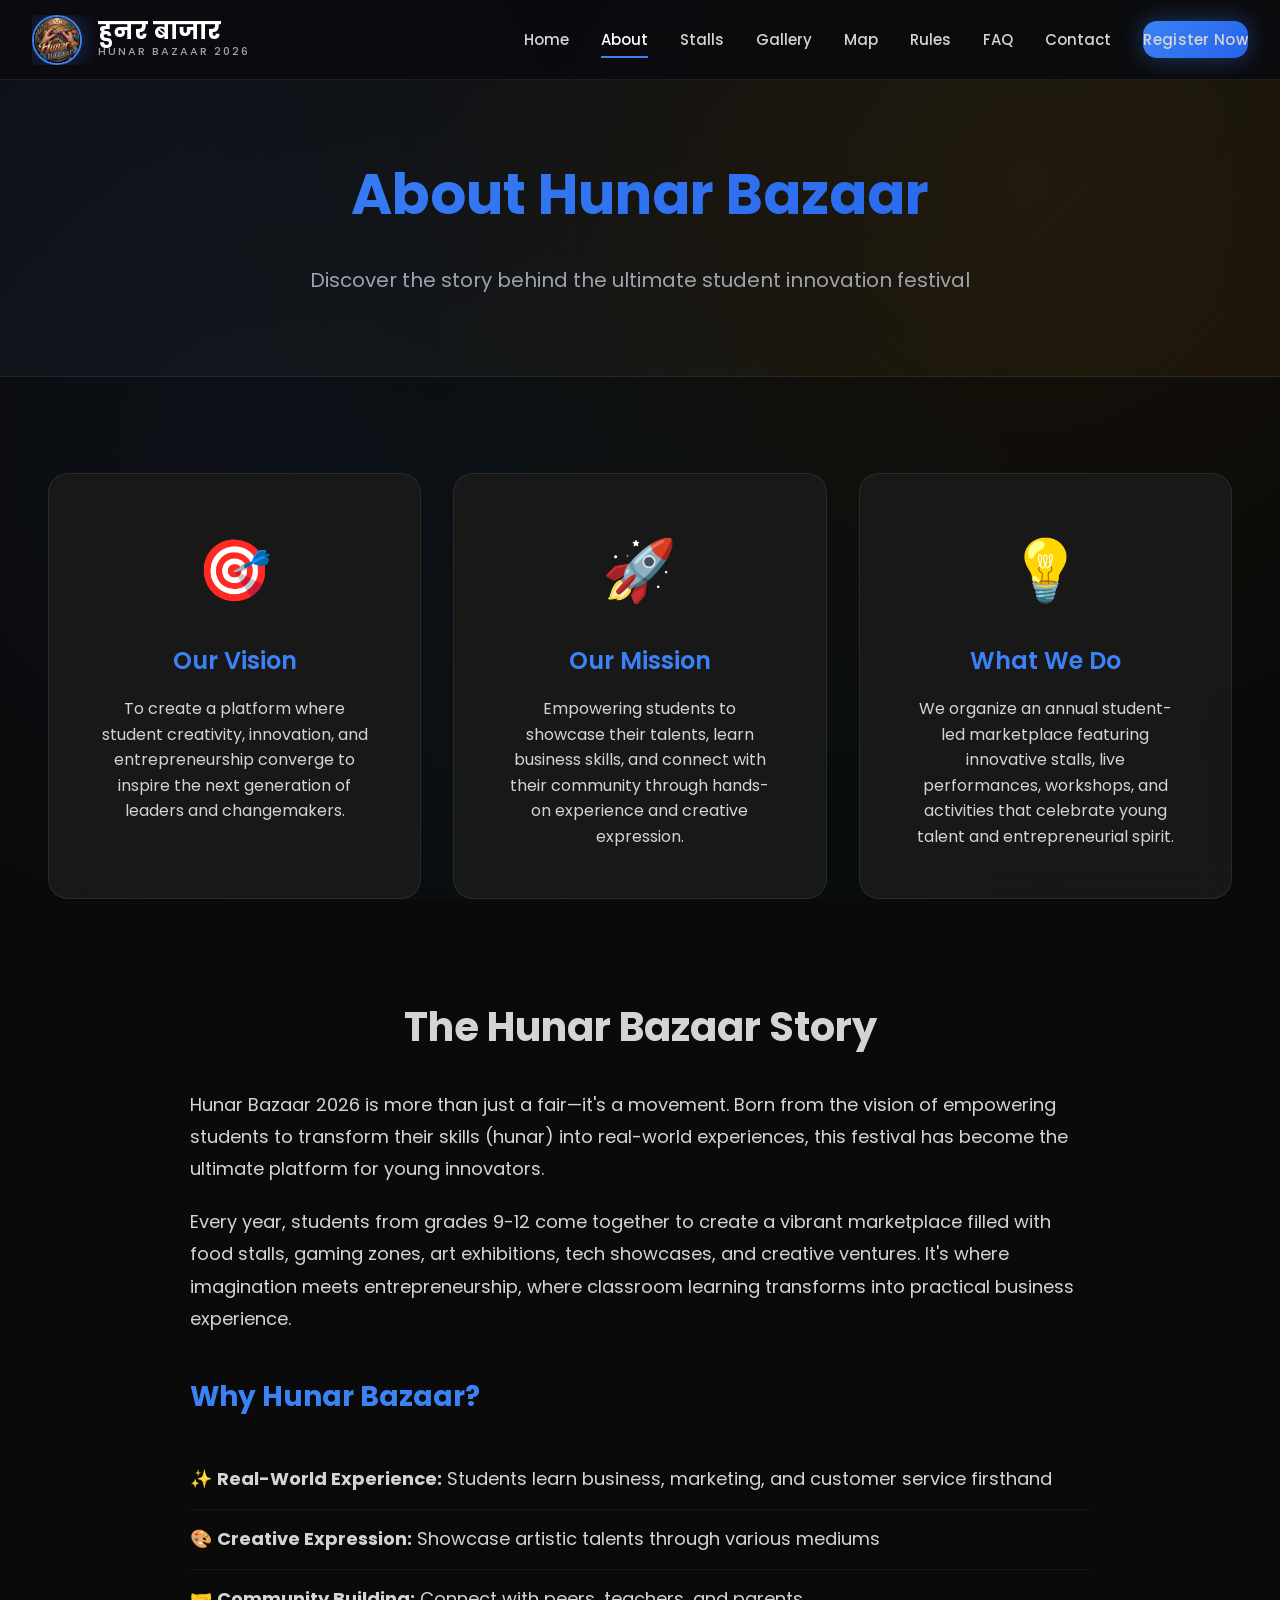
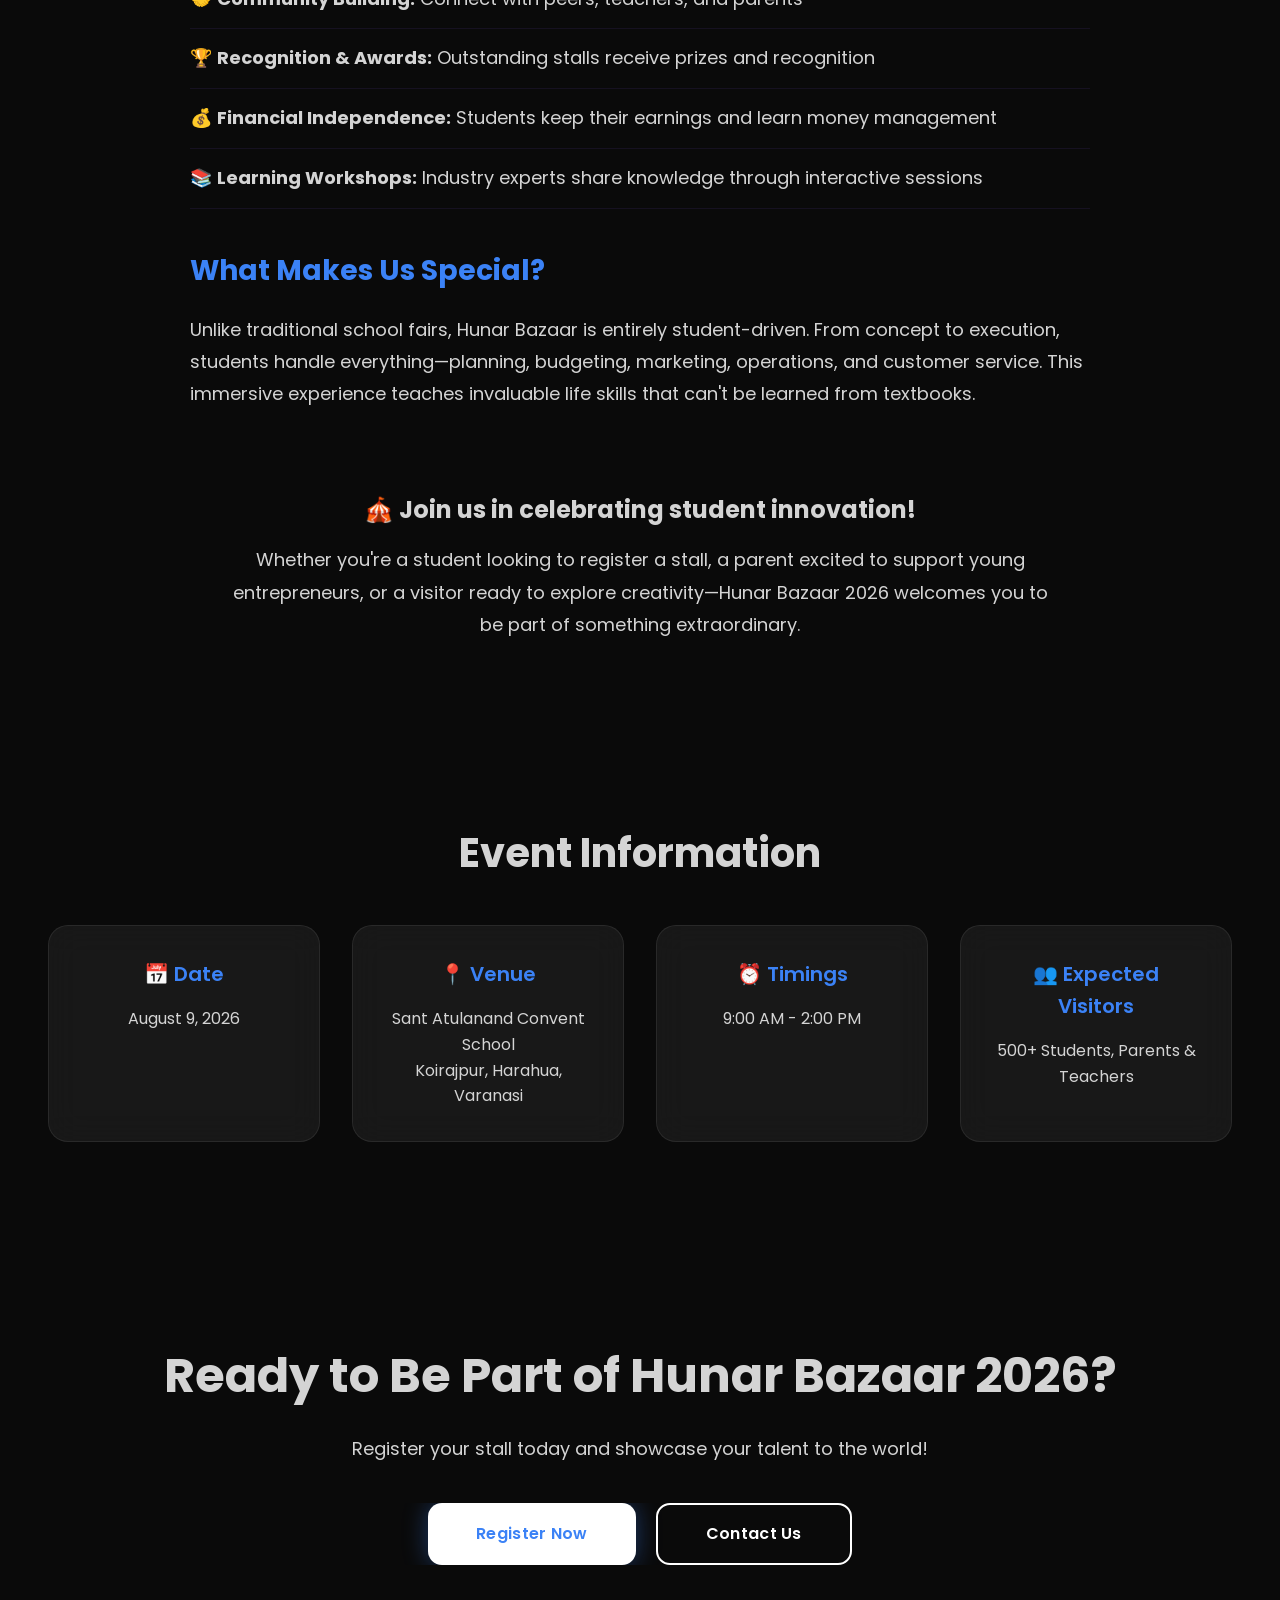
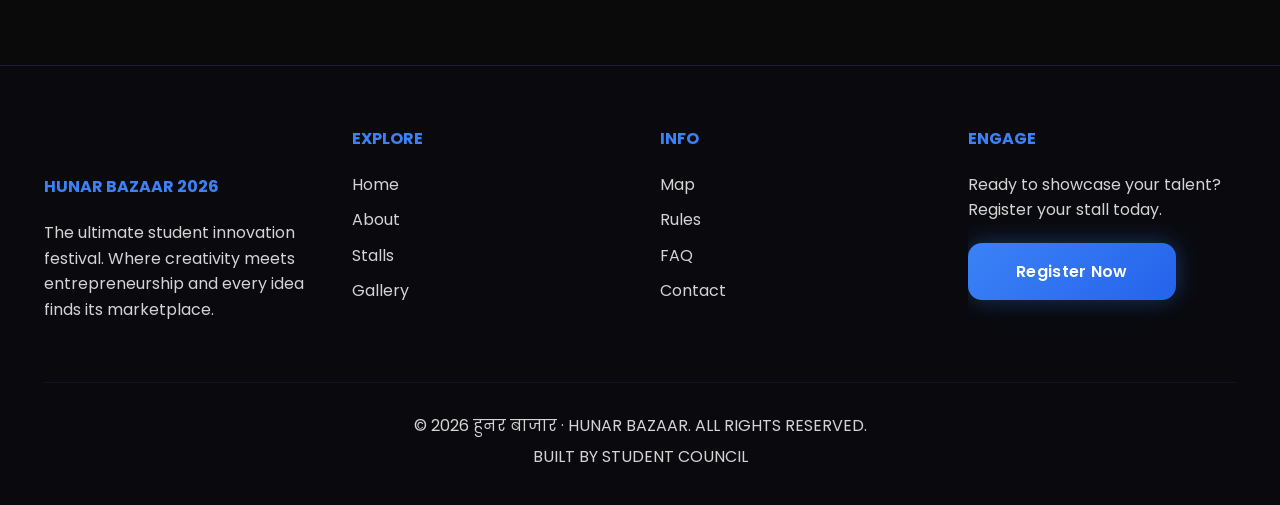
==== commit 3ea58d64: "Add files via upload" ====
--- a/about.html
+++ b/about.html
@@ -3,6 +3,14 @@
 <head>
     <meta charset="UTF-8">
     <meta name="viewport" content="width=device-width, initial-scale=1.0">
+    
+    <!-- SEO Meta Tags -->
+    <meta name="description" content="About Hunar Bazaar 2026 - Learn about the ultimate student innovation festival at Sant Atulanand Convent School. Celebrating creativity and entrepreneurship.">
+    <meta name="keywords" content="Hunar Bazaar about, student festival information, school event details">
+    
+    <!-- Favicon -->
+    <link rel="icon" type="image/png" href="logo.png">
+    
     <title>About | Hunar Bazaar 2026</title>
     <link rel="stylesheet" href="style-new.css">
     <link rel="stylesheet" href="pages.css">
--- a/style-new.css
+++ b/style-new.css
@@ -471,14 +471,42 @@
     top: 50%;
     left: 50%;
     transform: translate(-50%, -50%);
-    /* Cover entire hero section maintaining aspect ratio */
     min-width: 100%;
     min-height: 100%;
     width: auto;
     height: auto;
-    /* Ensure video covers on both orientations */
     object-fit: cover;
     z-index: 0;
+}
+
+/* Static Image Background for Mobile */
+.hero-static-bg {
+    display: none;
+    position: absolute;
+    top: 0;
+    left: 0;
+    width: 100%;
+    height: 100%;
+    background-image: url('SCHOOL.jpg');
+    background-size: cover;
+    background-position: center center;
+    background-repeat: no-repeat;
+    z-index: 0;
+}
+
+/* Mobile: School section uses static image, Video section still plays video */
+@media (max-width: 768px) {
+    /* Hero school section - no video here anyway */
+    .hero-school-section .hero-video-container video {
+        display: none;
+    }
+    
+    /* Hero video section - KEEP VIDEO PLAYING on mobile */
+    .hero-video-section .hero-video-container video {
+        display: block !important; /* Ensure video plays on mobile */
+        min-width: 100%;
+        min-height: 100%;
+    }
 }
 
 #ytplayer {
@@ -499,10 +527,11 @@
     left: 0;
     width: 100%;
     height: 100%;
-    background: 
-        linear-gradient(135deg, rgba(10, 10, 21, 0.75) 0%, rgba(15, 15, 35, 0.8) 100%),
-        radial-gradient(circle at 30% 40%, rgba(124, 58, 237, 0.2) 0%, transparent 60%),
-        radial-gradient(circle at 70% 60%, rgba(236, 72, 153, 0.2) 0%, transparent 60%);
+    background: linear-gradient(
+        135deg,
+        rgba(10, 10, 21, 0.65) 0%,
+        rgba(15, 15, 35, 0.75) 100%
+    );
     z-index: 1;
 }
 
@@ -530,6 +559,7 @@
 .countdown-timer {
     margin: var(--space-md) auto var(--space-xl);
     max-width: 700px;
+    overflow: hidden;
 }
 
 .countdown-timer h4 {
@@ -547,6 +577,7 @@
     align-items: center;
     gap: var(--space-sm);
     flex-wrap: wrap;
+    overflow: hidden;
 }
 
 .countdown-item {
@@ -561,6 +592,7 @@
     flex-direction: column;
     align-items: center;
     transition: all 0.3s cubic-bezier(0.4, 0, 0.2, 1);
+    overflow: hidden;
 }
 
 .countdown-item:hover {
@@ -575,6 +607,7 @@
     color: var(--primary-color);
     line-height: 1;
     margin-bottom: var(--space-xs);
+    user-select: none;
 }
 
 .countdown-label {
@@ -1091,6 +1124,7 @@
     .mobile-menu-toggle {
         display: block;
     }
+}
 
 /* ========================================
    MOBILE RESPONSIVE
@@ -1374,9 +1408,11 @@
 @keyframes countdownPulse {
     0%, 100% {
         box-shadow: 0 0 0 rgba(124, 58, 237, 0);
+        transform: scale(1);
     }
     50% {
         box-shadow: 0 0 20px rgba(124, 58, 237, 0.5);
+        transform: scale(1.02);
     }
 }
 
@@ -1519,239 +1555,209 @@
     scrollbar-color: #3B82F6 #0A0A0A;
 }
 
+/* Remove number input spinners/arrows */
+input[type='number']::-webkit-inner-spin-button,
+input[type='number']::-webkit-outer-spin-button {
+    -webkit-appearance: none;
+    margin: 0;
+}
+
+input[type='number'] {
+    -moz-appearance: textfield;
+    appearance: textfield;
+}
+
+/* End of stylesheet */
+
 
 /* ========================================
-   FAQ ACCORDION STYLES
+   TWO HERO SECTIONS LAYOUT (COMPETITOR STYLE)
    ======================================== */
 
-.faq-item {
-    background: var(--card-bg);
-    backdrop-filter: var(--glass-blur);
-    border-radius: var(--radius-card);
-    border: 1px solid rgba(255, 255, 255, 0.08);
-    margin-bottom: var(--space-md);
-    overflow: hidden;
-    transition: all 0.3s ease;
-}
-
-.faq-item:hover {
-    border-color: rgba(59, 130, 246, 0.3);
-}
-
-.faq-question {
-    width: 100%;
-    padding: var(--space-lg);
-    background: none;
-    border: none;
-    color: var(--text-heading);
-    font-size: 18px;
-    font-weight: 600;
-    text-align: left;
-    cursor: pointer;
+/* Hero School Section (TOP - School Image Background) */
+.hero-school-section {
+    min-height: 85vh;
+    background: var(--primary-bg);
     display: flex;
-    justify-content: space-between;
-    align-items: center;
-    transition: all 0.3s ease;
-}
-
-.faq-question:hover {
-    color: var(--primary-color);
-}
-
-.faq-icon {
-    font-size: 24px;
-    transition: transform 0.3s ease;
-    color: var(--primary-color);
-}
-
-.faq-item.active .faq-icon {
-    transform: rotate(180deg);
-}
-
-.faq-answer {
-    max-height: 0;
-    overflow: hidden;
-    transition: max-height 0.4s ease, padding 0.4s ease;
-    padding: 0 var(--space-lg);
-}
-
-.faq-item.active .faq-answer {
-    max-height: 500px;
-    padding: 0 var(--space-lg) var(--space-lg);
-}
-
-.faq-answer p {
-    color: var(--text-paragraph);
-    line-height: 1.8;
-}
-
-/* ========================================
-   IMPROVED GALLERY GRID
-   ======================================== */
-
-.gallery-grid {
-    display: grid;
-    grid-template-columns: repeat(auto-fill, minmax(280px, 1fr));
-    gap: var(--space-md);
-    padding: var(--space-xl) 0;
-}
-
-.gallery-item {
-    position: relative;
-    border-radius: var(--radius-card);
-    overflow: hidden;
-    aspect-ratio: 1 / 1;
-    cursor: pointer;
-    box-shadow: var(--shadow-sm);
-    transition: all 0.4s cubic-bezier(0.4, 0, 0.2, 1);
-}
-
-.gallery-item:hover {
-    transform: translateY(-8px);
-    box-shadow: var(--shadow-lg);
-}
-
-.gallery-item img {
-    width: 100%;
-    height: 100%;
-    object-fit: cover;
-    transition: transform 0.5s ease;
-}
-
-.gallery-item:hover img {
-    transform: scale(1.1);
-}
-
-.gallery-item::before {
-    content: '';
+    align-items: flex-end; /* Position text at bottom to show school building */
+    padding-bottom: 60px;
+}
+
+.hero-school-bg {
     position: absolute;
     top: 0;
     left: 0;
     width: 100%;
     height: 100%;
-    background: linear-gradient(135deg, rgba(59, 130, 246, 0.3) 0%, rgba(245, 158, 11, 0.3) 100%);
-    opacity: 0;
-    transition: opacity 0.3s ease;
+    background-image: linear-gradient(180deg, rgba(10, 10, 25, 0.1) 0%, rgba(10, 10, 25, 0.85) 100%), url('SCHOOL.jpg');
+    background-size: cover;
+    background-position: center center;
+    background-repeat: no-repeat;
+    z-index: 0;
+}
+
+.hero-school-overlay {
+    position: absolute;
+    top: 0;
+    left: 0;
+    width: 100%;
+    height: 100%;
+    background: transparent;
     z-index: 1;
 }
 
-.gallery-item:hover::before {
-    opacity: 1;
-}
-
+/* School Section - Compact Text Layout at Bottom */
+.hero-school-section .hero-content {
+    position: relative;
+    z-index: 2;
+    max-width: 900px;
+    margin: 0 auto;
+    text-align: center;
+    padding: 0 20px;
+}
+
+.hero-school-section .hero-badge {
+    font-size: 12px;
+    font-weight: 600;
+    letter-spacing: 1px;
+    padding: 8px 16px;
+    display: inline-block;
+    margin-bottom: 15px;
+}
+
+.hero-school-section .hero-title {
+    font-size: 32px;
+    margin-bottom: 8px;
+    line-height: 1.1;
+    font-weight: 700;
+}
+
+.hero-school-section .hero-subtitle {
+    font-size: 18px;
+    margin-bottom: 8px;
+    font-weight: 500;
+}
+
+.hero-school-section .hero-tagline {
+    font-size: 14px;
+    margin-bottom: 20px;
+    line-height: 1.4;
+    max-width: 700px;
+    margin-left: auto;
+    margin-right: auto;
+    opacity: 0.95;
+}
+
+.hero-school-section .hero-buttons {
+    display: flex;
+    gap: 15px;
+    justify-content: center;
+    flex-wrap: wrap;
+}
+
+/* Hero Video Section (BELOW School Section) */
+.hero-video-section {
+    min-height: 90vh;
+    background: var(--primary-bg);
+}
+
+/* Mobile Optimization for School Section */
 @media (max-width: 768px) {
-    .gallery-grid {
-        grid-template-columns: repeat(auto-fill, minmax(150px, 1fr));
-        gap: var(--space-sm);
-    }
-}
-
-/* ========================================
-   MAP PAGE MOBILE FIXES
-   ======================================== */
-
-.map-grid,
-.info-grid,
-.contacts-grid {
-    display: grid;
-    grid-template-columns: repeat(auto-fit, minmax(280px, 1fr));
-    gap: var(--space-lg);
-}
-
-@media (max-width: 768px) {
-    .map-grid,
-    .info-grid,
-    .contacts-grid {
-        grid-template-columns: 1fr;
-        gap: var(--space-md);
-    }
-    
-    .contact-card,
-    .map-card,
-    .info-card {
-        width: 100%;
-    }
-}
-
-/* ========================================
-   LOADING LAZY IMAGES
-   ======================================== */
-
-img[loading="lazy"] {
-    opacity: 0;
-    transition: opacity 0.3s ease;
-}
-
-img[loading="lazy"].loaded {
-    opacity: 1;
-}
-
-/* Placeholder while image loads */
-img[loading="lazy"]:not(.loaded) {
-    background: linear-gradient(
-        90deg,
-        rgba(255, 255, 255, 0.05) 0%,
-        rgba(255, 255, 255, 0.1) 50%,
-        rgba(255, 255, 255, 0.05) 100%
-    );
-    background-size: 200% 100%;
-    animation: loading 1.5s ease-in-out infinite;
-}
-
-@keyframes loading {
-    0% {
-        background-position: -200% 0;
-    }
-    100% {
-        background-position: 200% 0;
-    }
-}
-
-/* ========================================
-   MOBILE MENU IN MAIN STYLESHEET
-   ======================================== */
-
-@media (max-width: 768px) {
-    .desktop-only {
-        display: none !important;
-    }
-    
-    /* 3-Line Hamburger - Animated */
-    .mobile-menu-toggle {
-        display: flex !important;
-        flex-direction: column;
-        gap: 6px;
-        background: none !important;
-        border: none !important;
-        cursor: pointer !important;
-        padding: 8px !important;
-        z-index: 100000 !important;
-        position: relative !important;
-    }
-    
-    .mobile-menu-toggle span {
+    .hero-school-section {
+        min-height: 75vh;
+        padding-bottom: 40px;
+        align-items: flex-end;
+    }
+    
+    .hero-school-bg {
+        background-position: center 30%;
+        background-size: cover;
+    }
+    
+    .hero-school-section .hero-title {
+        font-size: 26px;
+    }
+    
+    .hero-school-section .hero-subtitle {
+        font-size: 16px;
+    }
+    
+    .hero-school-section .hero-tagline {
+        font-size: 13px;
+        max-width: 90%;
+    }
+    
+    .hero-video-section {
+        min-height: 80vh;
+    }
+}
+
+/* Extra Small Mobile - School Image & Text Fix */
+@media (max-width: 480px) {
+    .hero-school-section {
+        min-height: 65vh !important;
+        padding-bottom: 30px !important;
+        align-items: flex-end !important;
+    }
+    
+    .hero-school-bg {
+        background-size: cover !important;
+        background-position: center 35% !important; /* Show more school building */
+    }
+    
+    .hero-school-section .hero-title {
+        font-size: 1.25rem !important; /* ~20px - smaller */
+        line-height: 1.1 !important;
+        margin-bottom: 6px !important;
+    }
+    
+    .hero-school-section .hero-subtitle {
+        font-size: 0.85rem !important; /* ~13px */
+        margin-bottom: 6px !important;
+    }
+    
+    .hero-school-section .hero-tagline {
+        font-size: 0.75rem !important; /* ~12px */
+        display: -webkit-box;
+        -webkit-line-clamp: 2;
+        line-clamp: 2;
+        -webkit-box-orient: vertical;
+        overflow: hidden;
+        line-height: 1.3 !important;
+        margin-bottom: 15px !important;
+    }
+    
+    .hero-school-section .hero-badge {
+        font-size: 0.65rem !important; /* ~10px */
+        padding: 5px 10px !important;
+        margin-bottom: 12px !important;
+    }
+    
+    .hero-school-section .btn {
+        padding: 8px 16px !important;
+        font-size: 0.8rem !important;
+    }
+    
+    .hero-school-section .hero-buttons {
+        gap: 8px !important;
+        flex-direction: column !important;
+    }
+    
+    /* Video Section - Keep Playing on Mobile */
+    .hero-video-section {
+        min-height: 75vh !important;
+        padding: 40px 15px 30px !important;
+    }
+    
+    .hero-video-section .hero-video-container video {
         display: block !important;
-        width: 28px !important;
-        height: 3px !important;
-        background: #FFFFFF !important;
-        border-radius: 3px !important;
-        transition: all 0.3s ease !important;
-    }
-    
-    /* Animate to X when active */
-    .mobile-menu-toggle.active span:nth-child(1) {
-        transform: rotate(45deg) translate(8px, 8px) !important;
-    }
-    
-    .mobile-menu-toggle.active span:nth-child(2) {
-        opacity: 0 !important;
-    }
-    
-    .mobile-menu-toggle.active span:nth-child(3) {
-        transform: rotate(-45deg) translate(7px, -7px) !important;
-    }
-}
-
-body.menu-open {
-    overflow: hidden !important;
-}
+    }
+    
+    .hero-video-section .hero-title {
+        font-size: 2rem !important; /* ~32px - Slightly bigger for video section */
+    }
+    
+    .hero-video-section .hero-subtitle {
+        font-size: 1.2rem !important;
+    }
+}
--- a/pages.css
+++ b/pages.css
@@ -1368,3 +1368,298 @@
         min-width: 140px;
     }
 }
+
+
+/* ========================================
+   REGISTRATION PAGE BACKGROUND SLIDER
+   ======================================== */
+
+.register-section {
+    position: relative;
+    min-height: 100vh;
+    overflow: hidden;
+}
+
+/* Background Image Slider */
+.register-bg-slider {
+    position: fixed;
+    top: 0;
+    left: 0;
+    width: 100%;
+    height: 100%;
+    z-index: -1;
+}
+
+.register-bg-slide {
+    position: absolute;
+    top: 0;
+    left: 0;
+    width: 100%;
+    height: 100%;
+    background-size: cover;
+    background-position: center center;
+    background-repeat: no-repeat;
+    opacity: 0;
+    animation: slideShow 30s infinite;
+}
+
+/* Individual slide images */
+.register-bg-slide:nth-child(1) {
+    background-image: url('img05.jpg');
+    animation-delay: 0s;
+}
+
+.register-bg-slide:nth-child(2) {
+    background-image: url('img06.jpg');
+    animation-delay: 5s;
+}
+
+.register-bg-slide:nth-child(3) {
+    background-image: url('img09.jpg');
+    animation-delay: 10s;
+}
+
+.register-bg-slide:nth-child(4) {
+    background-image: url('img50.jpg');
+    animation-delay: 15s;
+}
+
+.register-bg-slide:nth-child(5) {
+    background-image: url('img58.jpg');
+    animation-delay: 20s;
+}
+
+.register-bg-slide:nth-child(6) {
+    background-image: url('img65.jpg');
+    animation-delay: 25s;
+}
+
+/* Slideshow Animation */
+@keyframes slideShow {
+    0% { opacity: 0; }
+    8% { opacity: 1; }
+    17% { opacity: 1; }
+    25% { opacity: 0; }
+    100% { opacity: 0; }
+}
+
+/* Dark overlay for text readability */
+.register-bg-overlay {
+    position: fixed;
+    top: 0;
+    left: 0;
+    width: 100%;
+    height: 100%;
+    background: linear-gradient(
+        135deg,
+        rgba(10, 10, 21, 0.85) 0%,
+        rgba(15, 15, 35, 0.9) 100%
+    );
+    z-index: -1;
+}
+
+/* Mobile Optimization */
+@media (max-width: 768px) {
+    .register-bg-slide {
+        background-size: cover;
+        background-position: center center;
+    }
+    
+    .register-bg-overlay {
+        background: linear-gradient(
+            135deg,
+            rgba(10, 10, 21, 0.75) 0%,
+            rgba(15, 15, 35, 0.85) 100%
+        );
+    }
+}
+
+/* Ensure content is above background */
+.register-section > .container {
+    position: relative;
+    z-index: 1;
+}
+
+.page-header {
+    position: relative;
+    z-index: 1;
+}
+
+
+/* ========================================
+   MOBILE TEXT OPTIMIZATION FOR REGISTER PAGE
+   ======================================== */
+
+@media (max-width: 768px) {
+    /* Page Header */
+    .page-header h1 {
+        font-size: 36px !important;
+        text-shadow: 2px 2px 8px rgba(0, 0, 0, 0.8);
+    }
+    
+    .page-header p {
+        font-size: 16px !important;
+        text-shadow: 1px 1px 6px rgba(0, 0, 0, 0.8);
+    }
+    
+    /* Registration Steps */
+    .register-steps h2 {
+        font-size: 28px !important;
+        text-shadow: 2px 2px 8px rgba(0, 0, 0, 0.8);
+    }
+    
+    .step-card {
+        background: rgba(26, 26, 26, 0.95) !important;
+        backdrop-filter: blur(20px) !important;
+        border: 1px solid rgba(59, 130, 246, 0.3) !important;
+        padding: 25px !important;
+    }
+    
+    .step-card h3 {
+        font-size: 20px !important;
+        text-shadow: 1px 1px 4px rgba(0, 0, 0, 0.8);
+    }
+    
+    .step-card p {
+        font-size: 15px !important;
+        text-shadow: 1px 1px 4px rgba(0, 0, 0, 0.8);
+    }
+    
+    /* Warning Box */
+    .warning-box {
+        background: rgba(220, 38, 38, 0.15) !important;
+        backdrop-filter: blur(15px) !important;
+        border: 2px solid rgba(220, 38, 38, 0.4) !important;
+        padding: 20px !important;
+    }
+    
+    .warning-box h3 {
+        font-size: 18px !important;
+        text-shadow: 1px 1px 4px rgba(0, 0, 0, 0.8);
+    }
+    
+    .warning-box p {
+        font-size: 14px !important;
+        text-shadow: 1px 1px 4px rgba(0, 0, 0, 0.8);
+    }
+    
+    /* Stall Charges Note */
+    .stall-charges-note {
+        background: rgba(59, 130, 246, 0.15) !important;
+        backdrop-filter: blur(15px) !important;
+        border: 2px solid rgba(59, 130, 246, 0.4) !important;
+        padding: 20px !important;
+    }
+    
+    .stall-charges-note h3 {
+        font-size: 20px !important;
+        text-shadow: 1px 1px 4px rgba(0, 0, 0, 0.8);
+    }
+    
+    .stall-charges-note p {
+        font-size: 15px !important;
+        line-height: 1.8 !important;
+        text-shadow: 1px 1px 4px rgba(0, 0, 0, 0.8);
+    }
+    
+    /* Form Container */
+    .form-container {
+        background: rgba(26, 26, 26, 0.95) !important;
+        backdrop-filter: blur(20px) !important;
+        padding: 20px !important;
+    }
+    
+    .form-container h2 {
+        font-size: 28px !important;
+        text-shadow: 2px 2px 8px rgba(0, 0, 0, 0.8);
+    }
+    
+    .form-subtitle {
+        font-size: 15px !important;
+        text-shadow: 1px 1px 4px rgba(0, 0, 0, 0.8);
+    }
+    
+    /* Registration Info Grid */
+    .registration-info {
+        background: transparent !important;
+    }
+    
+    .registration-info h2 {
+        font-size: 28px !important;
+        text-shadow: 2px 2px 8px rgba(0, 0, 0, 0.8);
+    }
+    
+    .info-card {
+        background: rgba(26, 26, 26, 0.95) !important;
+        backdrop-filter: blur(20px) !important;
+        border: 1px solid rgba(59, 130, 246, 0.3) !important;
+        padding: 20px !important;
+    }
+    
+    .info-card h4 {
+        font-size: 18px !important;
+        text-shadow: 1px 1px 4px rgba(0, 0, 0, 0.8);
+    }
+    
+    .info-card p {
+        font-size: 15px !important;
+        text-shadow: 1px 1px 4px rgba(0, 0, 0, 0.8);
+    }
+    
+    /* Help Section */
+    .help-section {
+        background: rgba(26, 26, 26, 0.95) !important;
+        backdrop-filter: blur(20px) !important;
+        border: 1px solid rgba(59, 130, 246, 0.3) !important;
+        padding: 25px !important;
+    }
+    
+    .help-section h3 {
+        font-size: 22px !important;
+        text-shadow: 2px 2px 8px rgba(0, 0, 0, 0.8);
+    }
+    
+    .help-section p {
+        font-size: 15px !important;
+        text-shadow: 1px 1px 4px rgba(0, 0, 0, 0.8);
+    }
+    
+    /* Buttons */
+    .btn {
+        padding: 14px 30px !important;
+        font-size: 16px !important;
+        text-shadow: 1px 1px 4px rgba(0, 0, 0, 0.8);
+    }
+    
+    .help-btn {
+        padding: 14px 25px !important;
+        font-size: 15px !important;
+        text-shadow: 1px 1px 4px rgba(0, 0, 0, 0.8);
+        background: rgba(59, 130, 246, 0.2) !important;
+        backdrop-filter: blur(10px) !important;
+    }
+}
+
+/* Extra Small Mobile (< 480px) */
+@media (max-width: 480px) {
+    .page-header h1 {
+        font-size: 28px !important;
+    }
+    
+    .page-header p {
+        font-size: 14px !important;
+    }
+    
+    .register-steps h2,
+    .registration-info h2 {
+        font-size: 24px !important;
+    }
+    
+    .step-card,
+    .info-card,
+    .warning-box,
+    .stall-charges-note {
+        padding: 18px !important;
+        margin-bottom: 15px !important;
+    }
+}
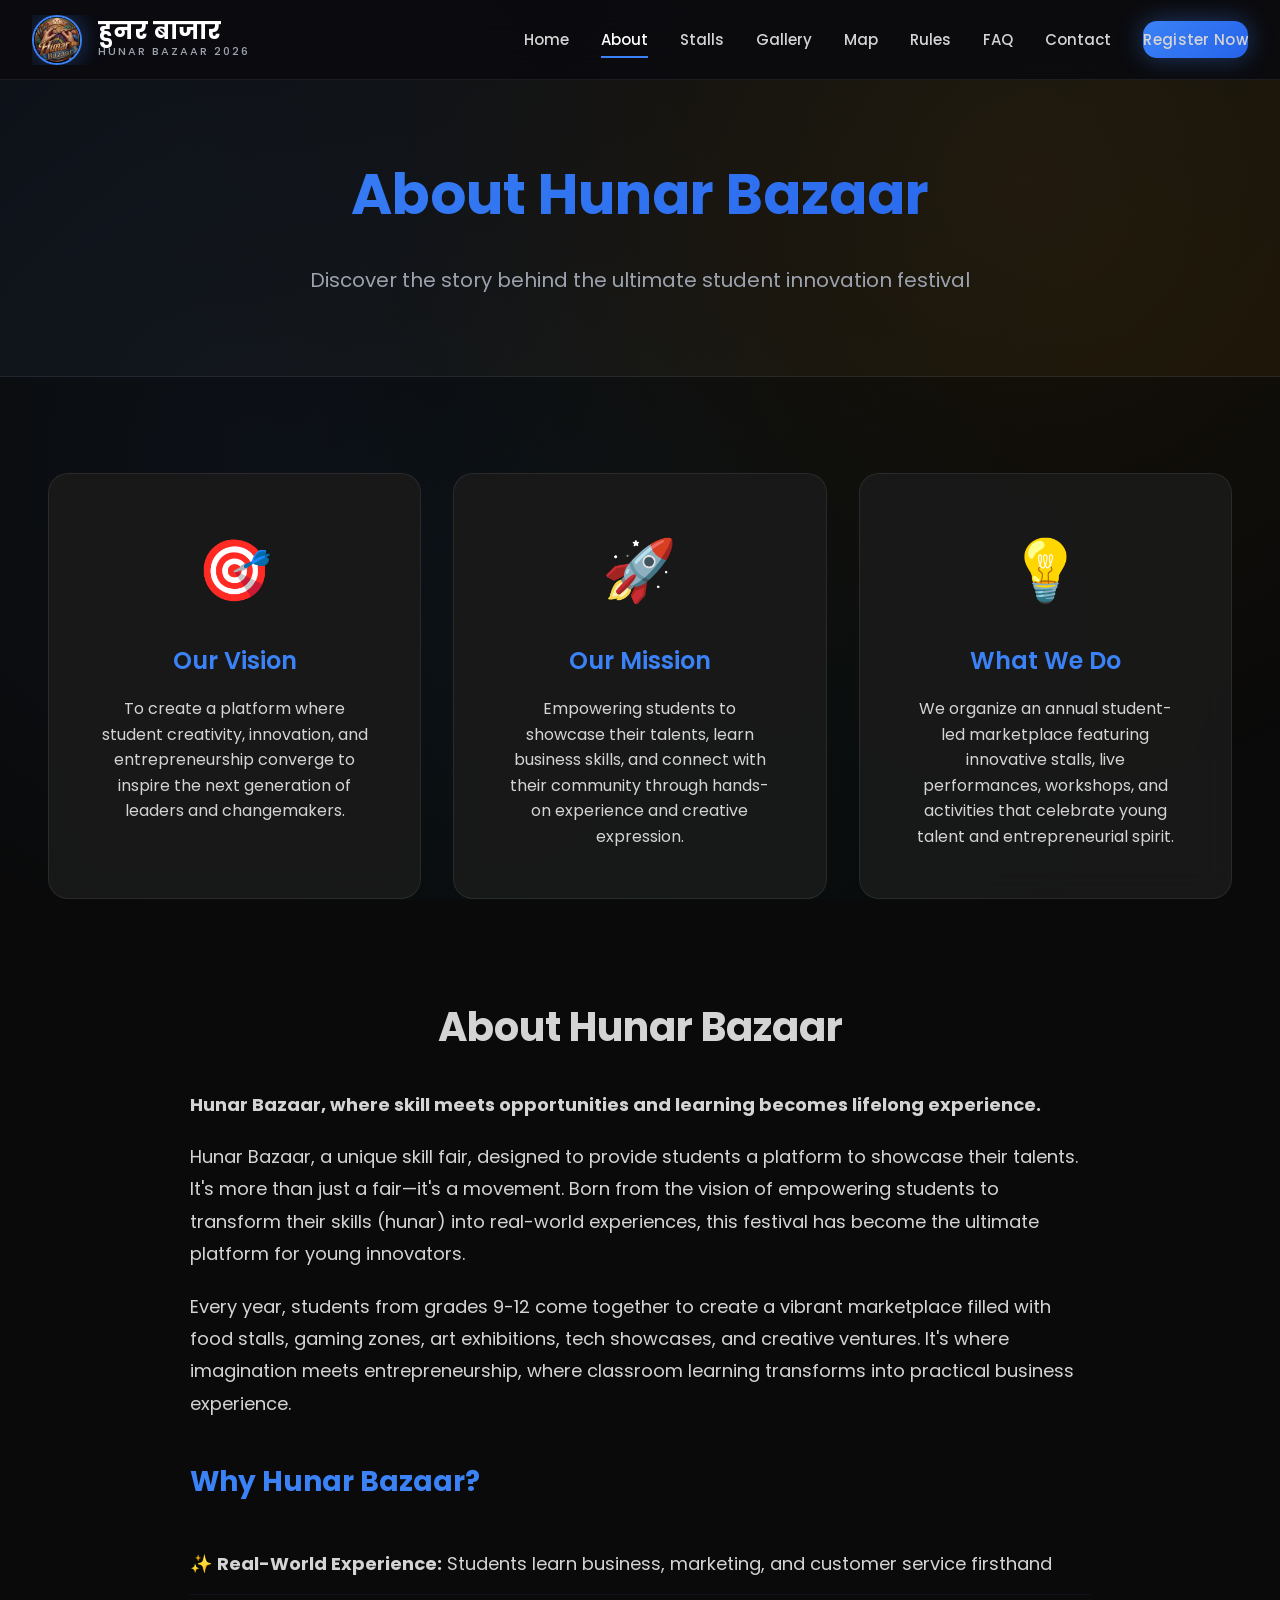
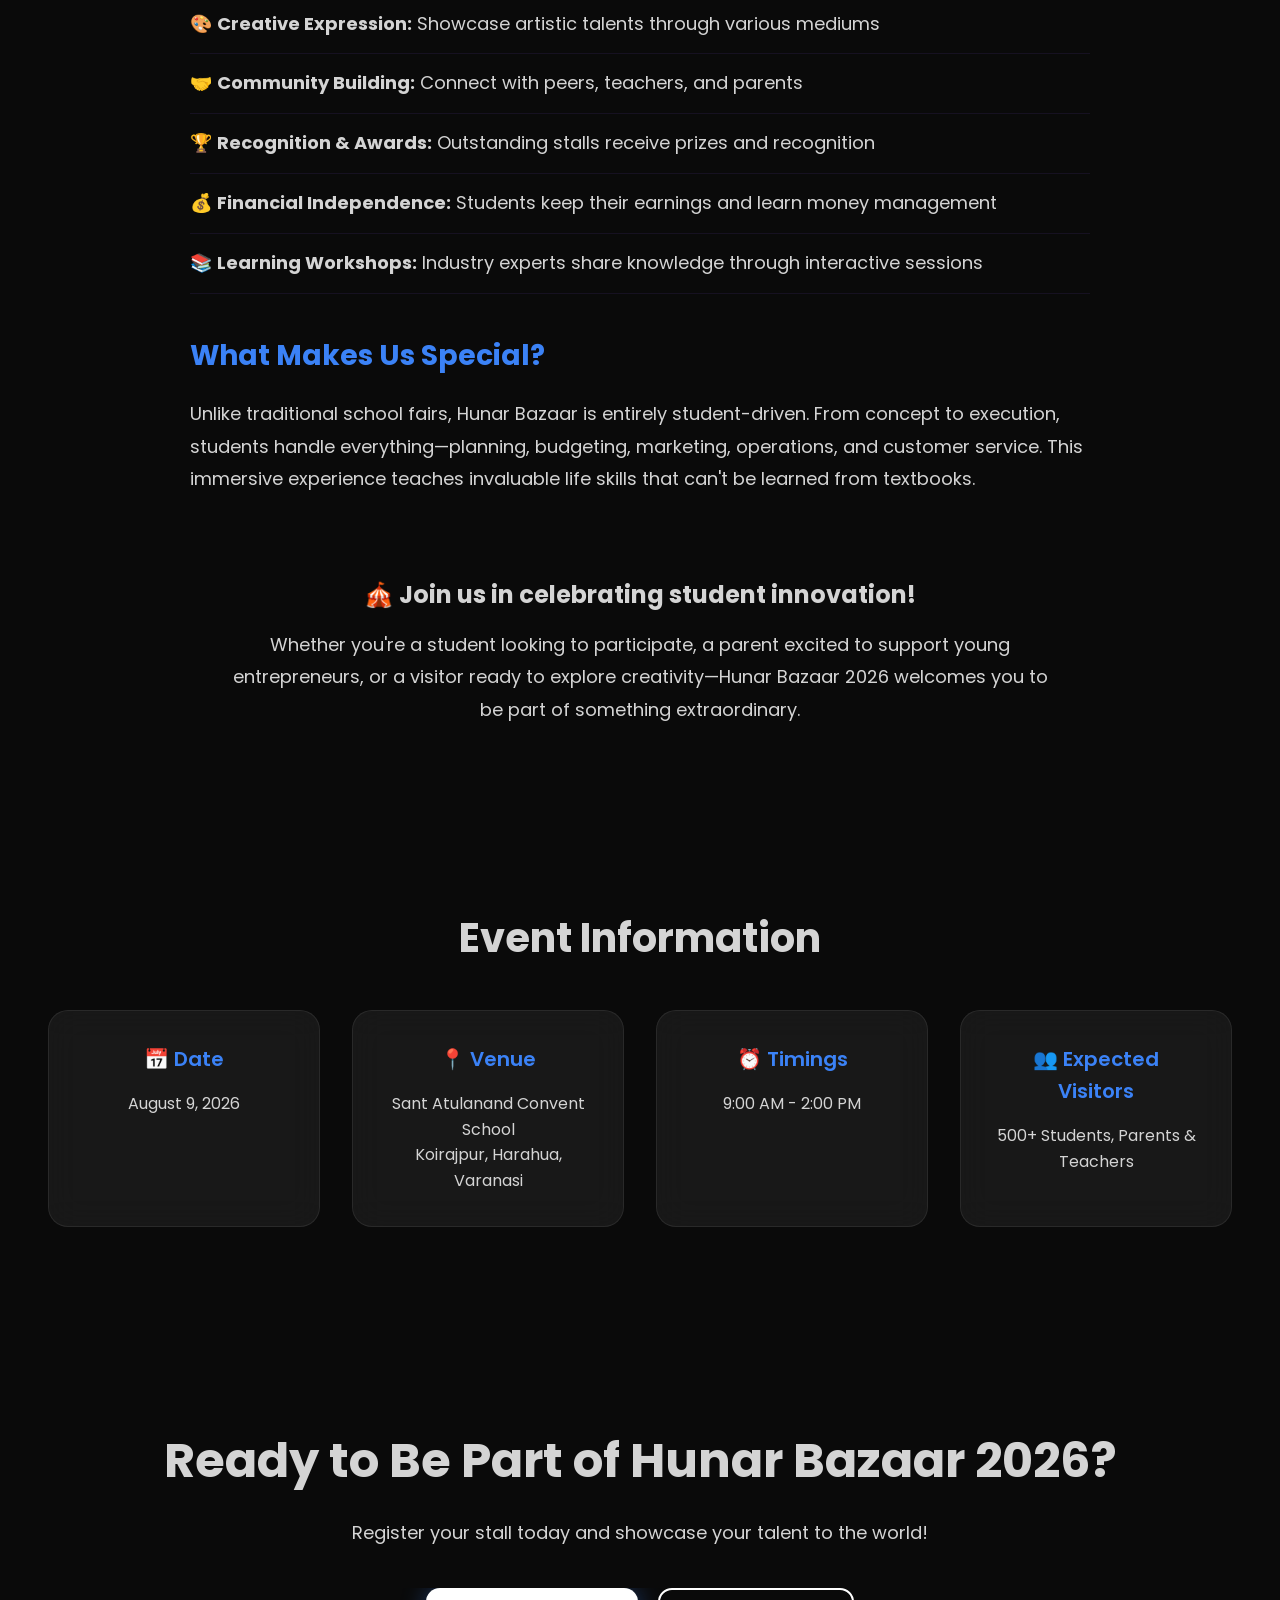
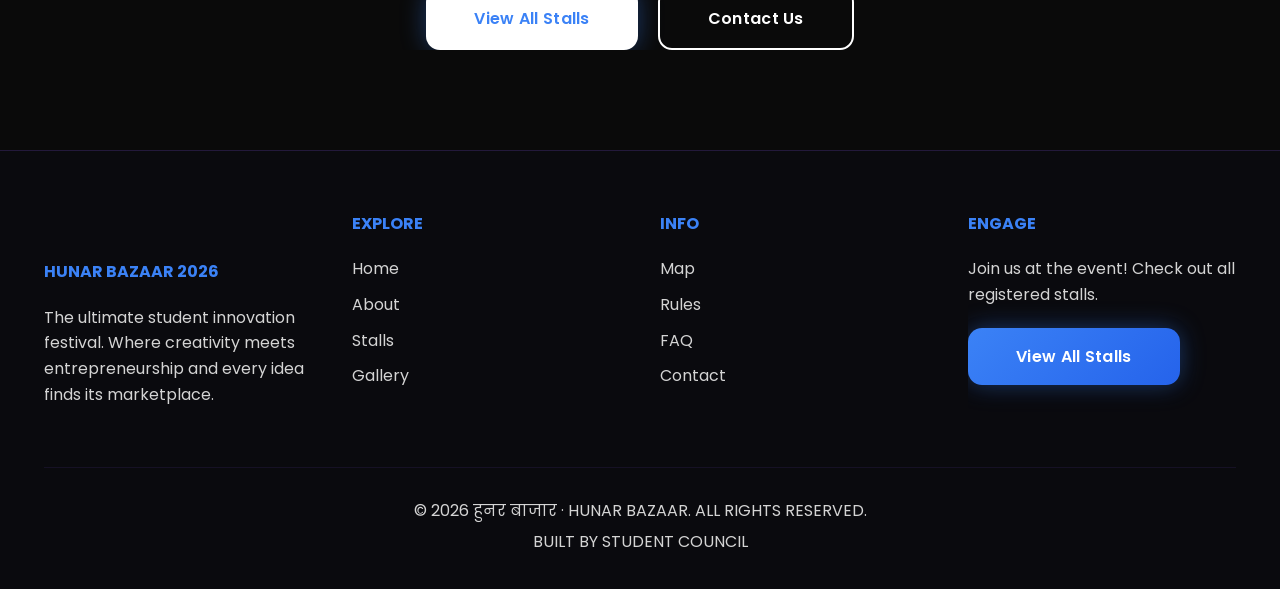
==== commit 5a7af977: "Add files via upload" ====
--- a/about.html
+++ b/about.html
@@ -92,8 +92,10 @@
             </div>
 
             <div class="about-story">
-                <h2>The Hunar Bazaar Story</h2>
-                <p>Hunar Bazaar 2026 is more than just a fair—it's a movement. Born from the vision of empowering students to transform their skills (hunar) into real-world experiences, this festival has become the ultimate platform for young innovators.</p>
+                <h2>About Hunar Bazaar</h2>
+                <p><strong>Hunar Bazaar, where skill meets opportunities and learning becomes lifelong experience.</strong></p>
+                
+                <p>Hunar Bazaar, a unique skill fair, designed to provide students a platform to showcase their talents. It's more than just a fair—it's a movement. Born from the vision of empowering students to transform their skills (hunar) into real-world experiences, this festival has become the ultimate platform for young innovators.</p>
                 
                 <p>Every year, students from grades 9-12 come together to create a vibrant marketplace filled with food stalls, gaming zones, art exhibitions, tech showcases, and creative ventures. It's where imagination meets entrepreneurship, where classroom learning transforms into practical business experience.</p>
 
@@ -112,7 +114,7 @@
 
                 <div class="highlight-box">
                     <h4>🎪 Join us in celebrating student innovation!</h4>
-                    <p>Whether you're a student looking to register a stall, a parent excited to support young entrepreneurs, or a visitor ready to explore creativity—Hunar Bazaar 2026 welcomes you to be part of something extraordinary.</p>
+                    <p>Whether you're a student looking to participate, a parent excited to support young entrepreneurs, or a visitor ready to explore creativity—Hunar Bazaar 2026 welcomes you to be part of something extraordinary.</p>
                 </div>
             </div>
 
@@ -147,7 +149,7 @@
                 <h2>Ready to Be Part of Hunar Bazaar 2026?</h2>
                 <p>Register your stall today and showcase your talent to the world!</p>
                 <div class="cta-buttons">
-                    <a href="register.html" class="btn btn-primary">Register Now</a>
+                    <a href="stalls.html" class="btn btn-primary">View All Stalls</a>
                     <a href="contact.html" class="btn btn-secondary">Contact Us</a>
                 </div>
             </div>
@@ -183,8 +185,8 @@
                 </div>
                 <div class="footer-col">
                     <h4>ENGAGE</h4>
-                    <p>Ready to showcase your talent? Register your stall today.</p>
-                    <a href="register.html" class="btn btn-primary">Register Now</a>
+                    <p>Join us at the event! Check out all registered stalls.</p>
+                    <a href="stalls.html" class="btn btn-primary">View All Stalls</a>
                 </div>
             </div>
             <div class="footer-bottom">
--- a/style-new.css
+++ b/style-new.css
@@ -1623,6 +1623,10 @@
     padding: 8px 16px;
     display: inline-block;
     margin-bottom: 15px;
+    background: rgba(59, 130, 246, 0.2);
+    border: 1px solid rgba(59, 130, 246, 0.4);
+    backdrop-filter: blur(10px);
+    text-shadow: 0 2px 8px rgba(0, 0, 0, 0.5);
 }
 
 .hero-school-section .hero-title {
@@ -1630,12 +1634,20 @@
     margin-bottom: 8px;
     line-height: 1.1;
     font-weight: 700;
+    text-shadow: 0 3px 15px rgba(0, 0, 0, 0.7), 0 0 30px rgba(59, 130, 246, 0.3);
+    letter-spacing: -0.5px;
 }
 
 .hero-school-section .hero-subtitle {
     font-size: 18px;
     margin-bottom: 8px;
     font-weight: 500;
+    text-shadow: 0 2px 10px rgba(0, 0, 0, 0.7);
+    background: linear-gradient(135deg, #60A5FA, #3B82F6);
+    -webkit-background-clip: text;
+    background-clip: text;
+    -webkit-text-fill-color: transparent;
+    filter: drop-shadow(0 0 20px rgba(59, 130, 246, 0.5));
 }
 
 .hero-school-section .hero-tagline {
@@ -1646,6 +1658,8 @@
     margin-left: auto;
     margin-right: auto;
     opacity: 0.95;
+    text-shadow: 0 2px 8px rgba(0, 0, 0, 0.6);
+    font-weight: 400;
 }
 
 .hero-school-section .hero-buttons {
@@ -1676,15 +1690,23 @@
     
     .hero-school-section .hero-title {
         font-size: 26px;
+        text-shadow: 0 2px 12px rgba(0, 0, 0, 0.8), 0 0 25px rgba(59, 130, 246, 0.3);
     }
     
     .hero-school-section .hero-subtitle {
         font-size: 16px;
+        text-shadow: 0 2px 8px rgba(0, 0, 0, 0.8);
     }
     
     .hero-school-section .hero-tagline {
         font-size: 13px;
         max-width: 90%;
+        text-shadow: 0 2px 8px rgba(0, 0, 0, 0.7);
+    }
+    
+    .hero-school-section .hero-badge {
+        font-size: 10px;
+        padding: 6px 12px;
     }
     
     .hero-video-section {
@@ -1709,11 +1731,13 @@
         font-size: 1.25rem !important; /* ~20px - smaller */
         line-height: 1.1 !important;
         margin-bottom: 6px !important;
+        text-shadow: 0 2px 10px rgba(0, 0, 0, 0.9), 0 0 20px rgba(59, 130, 246, 0.4) !important;
     }
     
     .hero-school-section .hero-subtitle {
         font-size: 0.85rem !important; /* ~13px */
         margin-bottom: 6px !important;
+        text-shadow: 0 2px 8px rgba(0, 0, 0, 0.9) !important;
     }
     
     .hero-school-section .hero-tagline {
@@ -1725,6 +1749,7 @@
         overflow: hidden;
         line-height: 1.3 !important;
         margin-bottom: 15px !important;
+        text-shadow: 0 2px 8px rgba(0, 0, 0, 0.8) !important;
     }
     
     .hero-school-section .hero-badge {
--- a/pages.css
+++ b/pages.css
@@ -738,6 +738,31 @@
     margin: var(--space-2xl) 0;
 }
 
+.stall-search-input {
+    width: 100%;
+    max-width: 600px;
+    padding: 16px var(--space-lg);
+    background: var(--card-bg);
+    backdrop-filter: var(--glass-blur);
+    -webkit-backdrop-filter: var(--glass-blur);
+    border: 1px solid rgba(255, 255, 255, 0.08);
+    border-radius: var(--radius-button);
+    color: var(--text-heading);
+    font-size: 16px;
+    margin: var(--space-lg) auto;
+    transition: all 0.3s cubic-bezier(0.4, 0, 0.2, 1);
+}
+
+.stall-search-input:focus {
+    outline: none;
+    border-color: rgba(59, 130, 246, 0.5);
+    box-shadow: 0 0 20px rgba(59, 130, 246, 0.2);
+}
+
+.stall-search-input::placeholder {
+    color: var(--text-muted);
+}
+
 .filter-buttons {
     display: flex;
     gap: var(--space-sm);
@@ -923,7 +948,6 @@
     margin-bottom: var(--space-md);
     border-radius: var(--radius-card);
     border: 1px solid rgba(255, 255, 255, 0.08);
-    overflow: hidden;
     transition: all 0.4s cubic-bezier(0.4, 0, 0.2, 1);
 }
 
@@ -963,16 +987,21 @@
 
 .faq-answer {
     max-height: 0;
+    opacity: 0;
     overflow: hidden;
-    transition: max-height 0.5s cubic-bezier(0.4, 0, 0.2, 1);
+    padding: 0 20px;
+    transition: max-height 0.4s ease, opacity 0.4s ease, padding 0.4s ease;
 }
 
 .faq-item.active .faq-answer {
-    max-height: 1000px;
+    max-height: 2000px;
+    opacity: 1;
+    padding: 0 20px 20px 20px;
 }
 
 .faq-answer p {
     padding: 0 var(--space-md) var(--space-md);
+    padding-top: var(--space-xs);
     color: var(--text-paragraph);
     line-height: 1.8;
 }
@@ -981,7 +1010,7 @@
     padding: 0 var(--space-md) var(--space-md);
     padding-left: var(--space-xl);
     color: var(--text-muted);
-    line-height: 2;
+    line-height: 1.8;
 }
 
 .faq-answer ul li {
